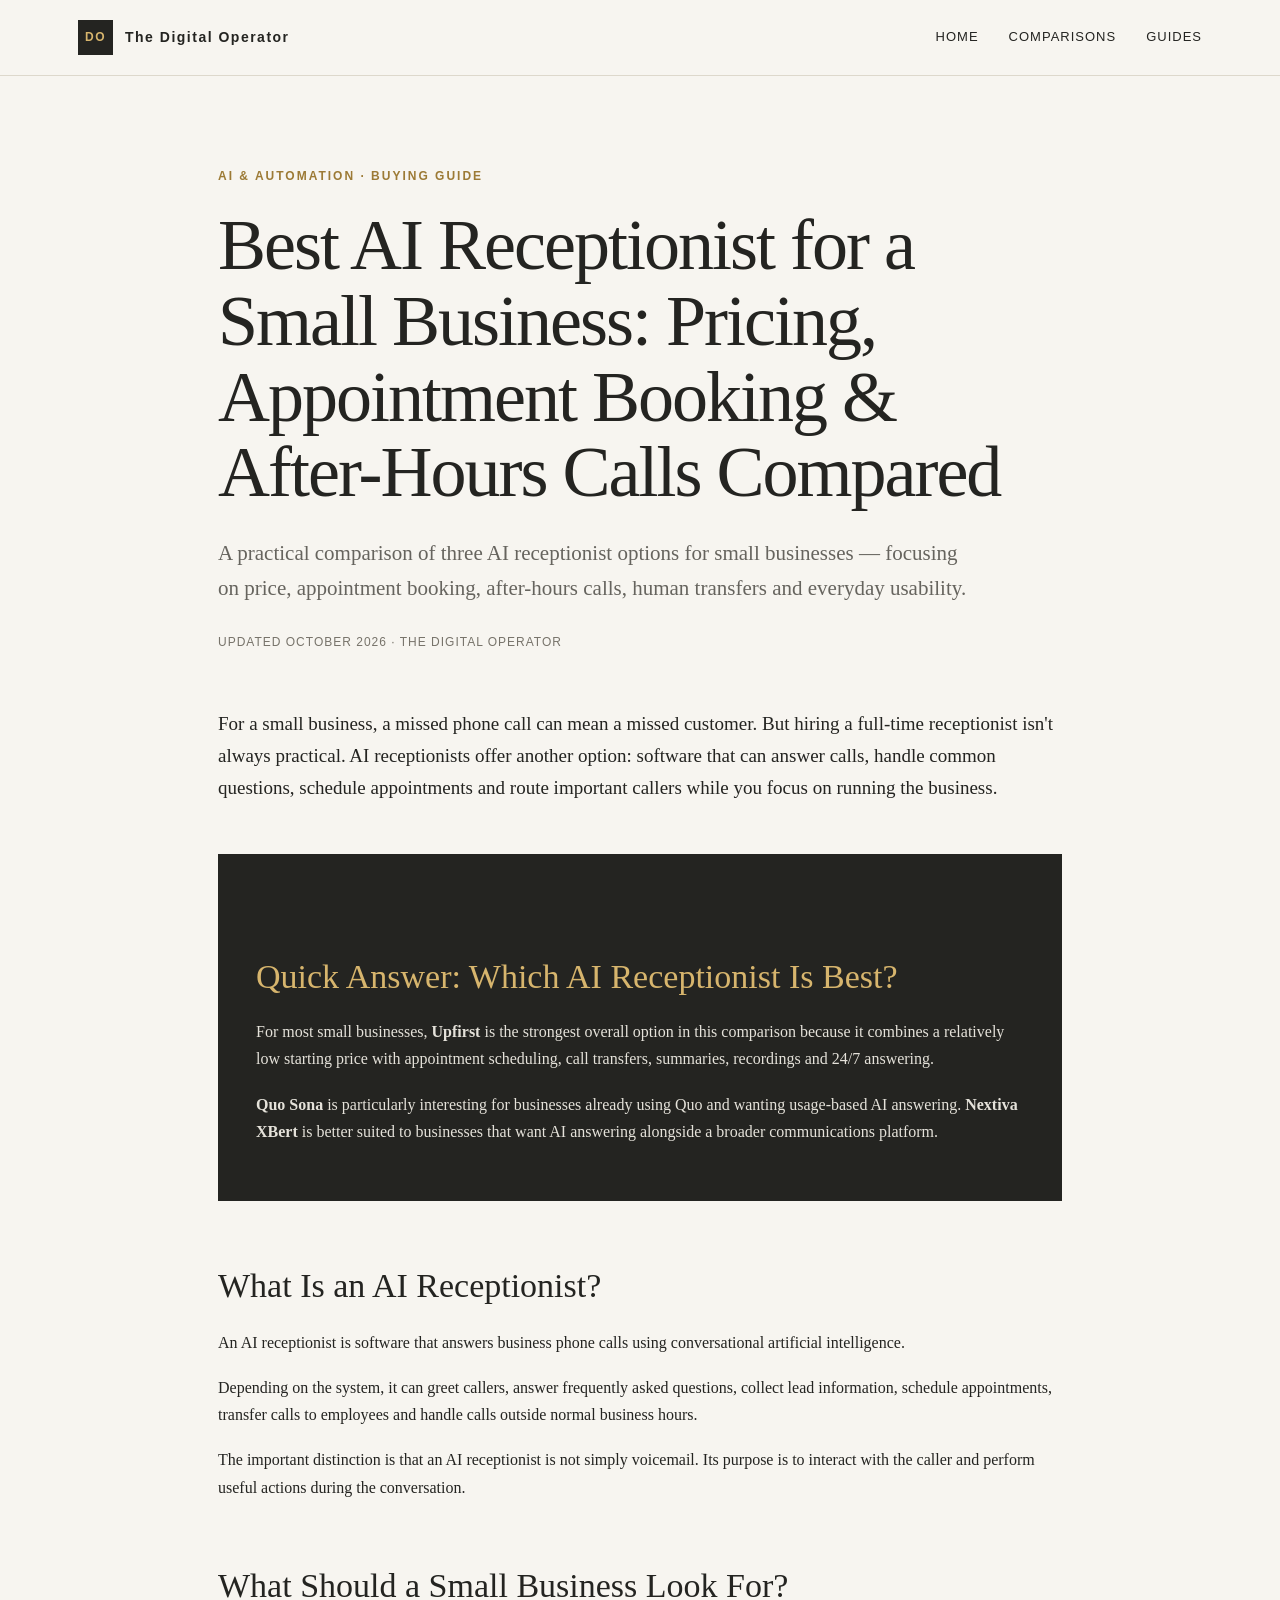
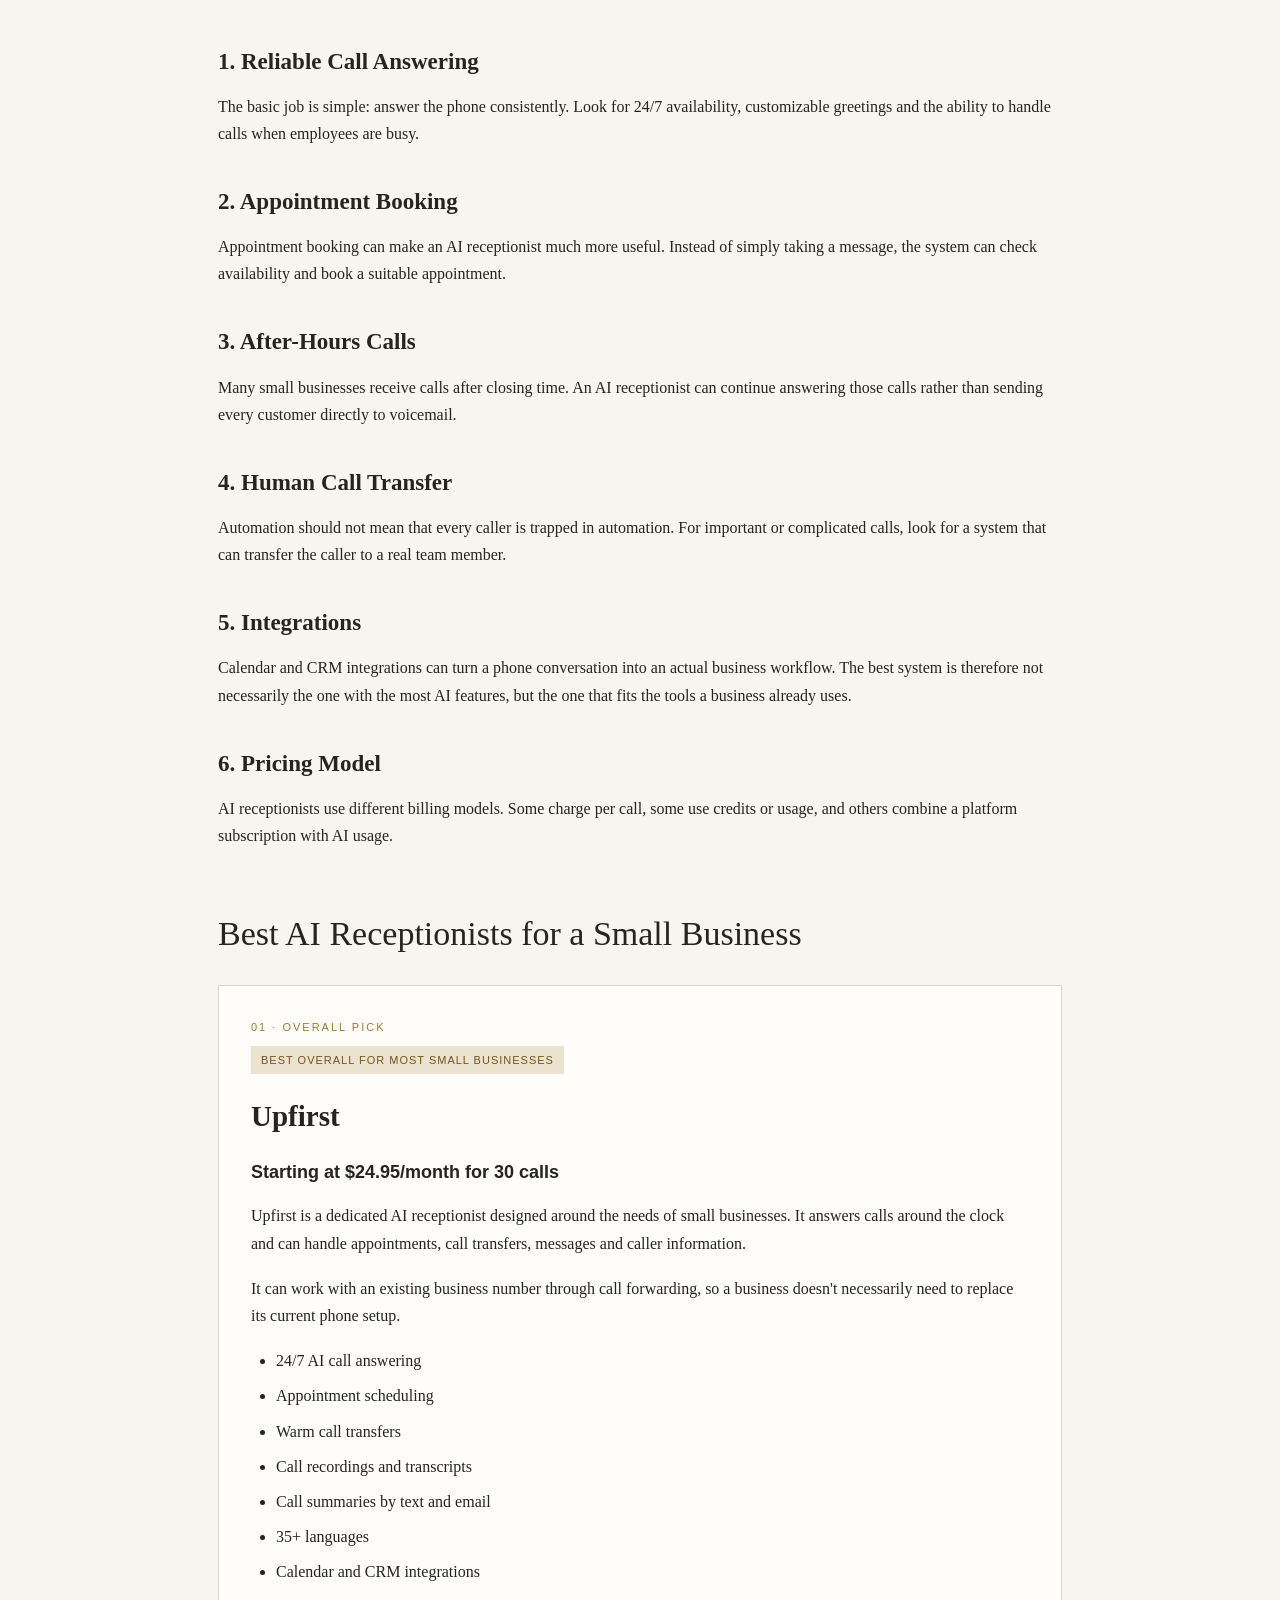
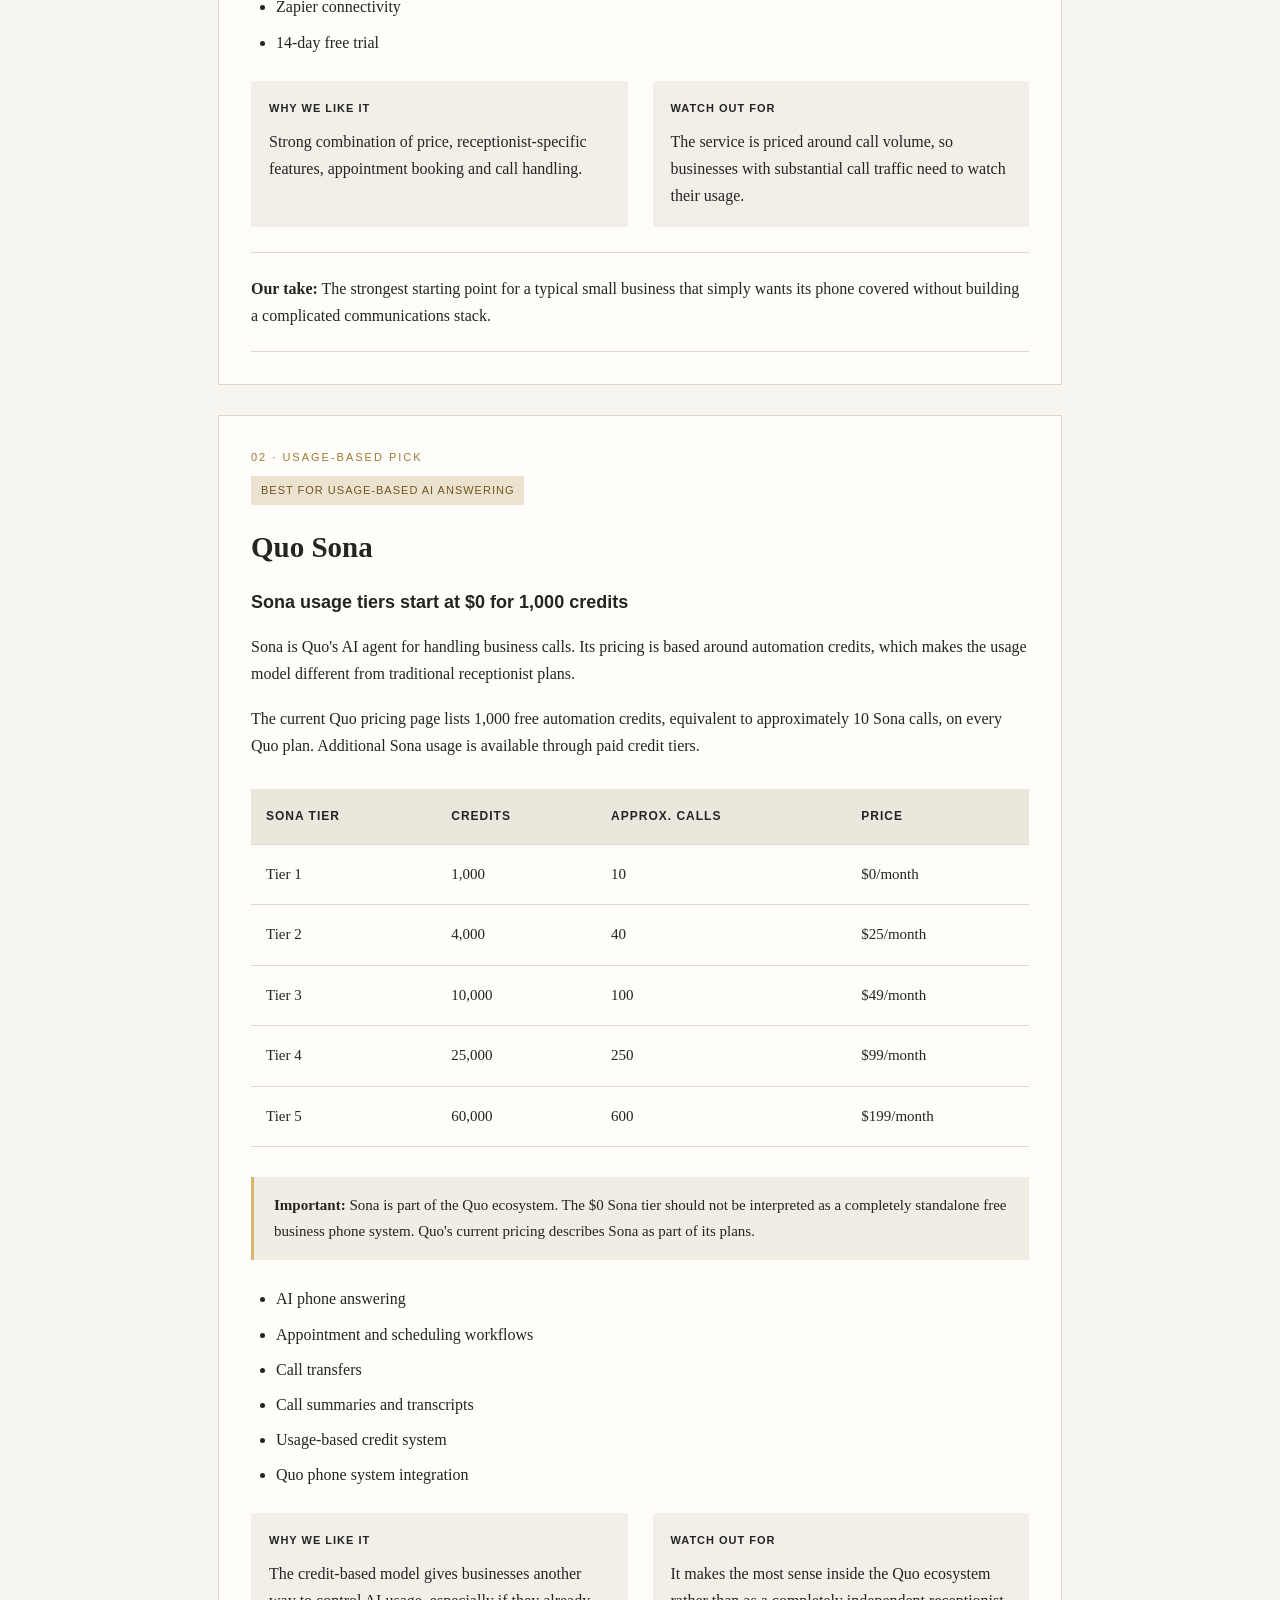
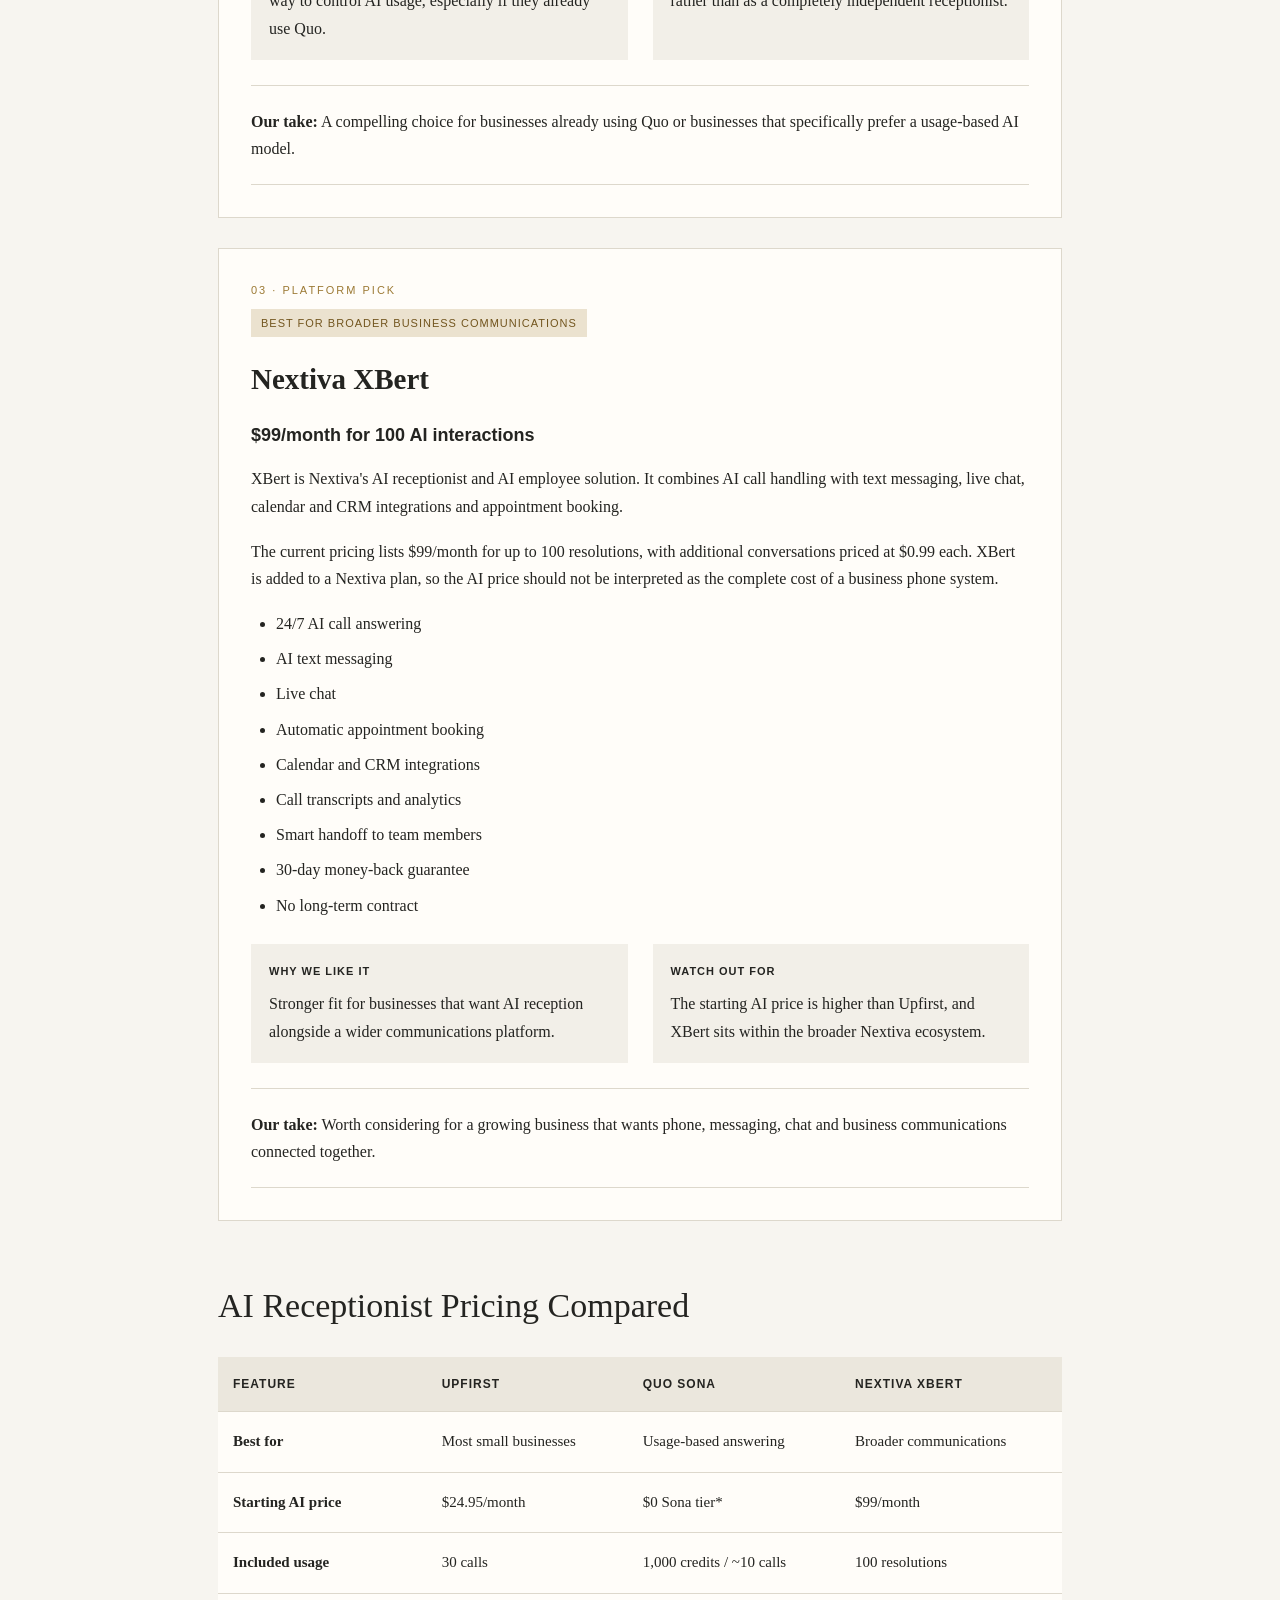
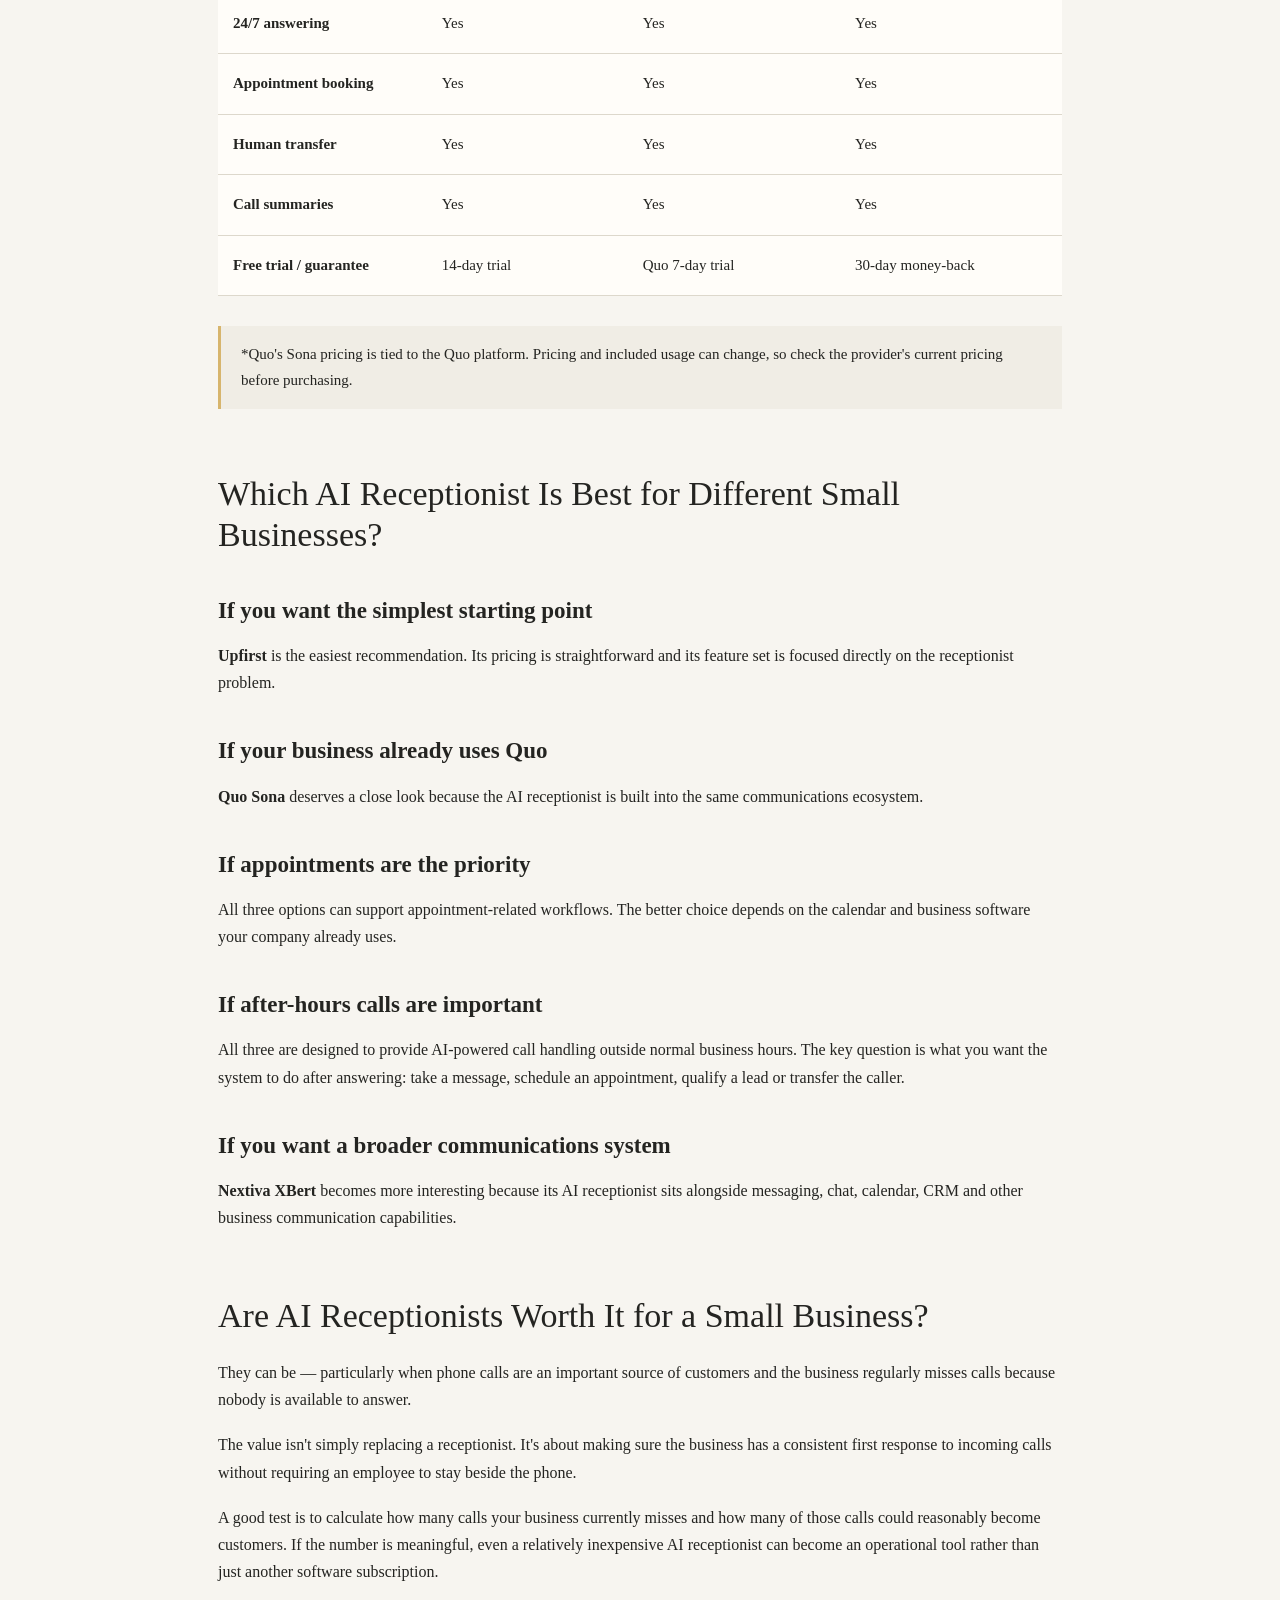
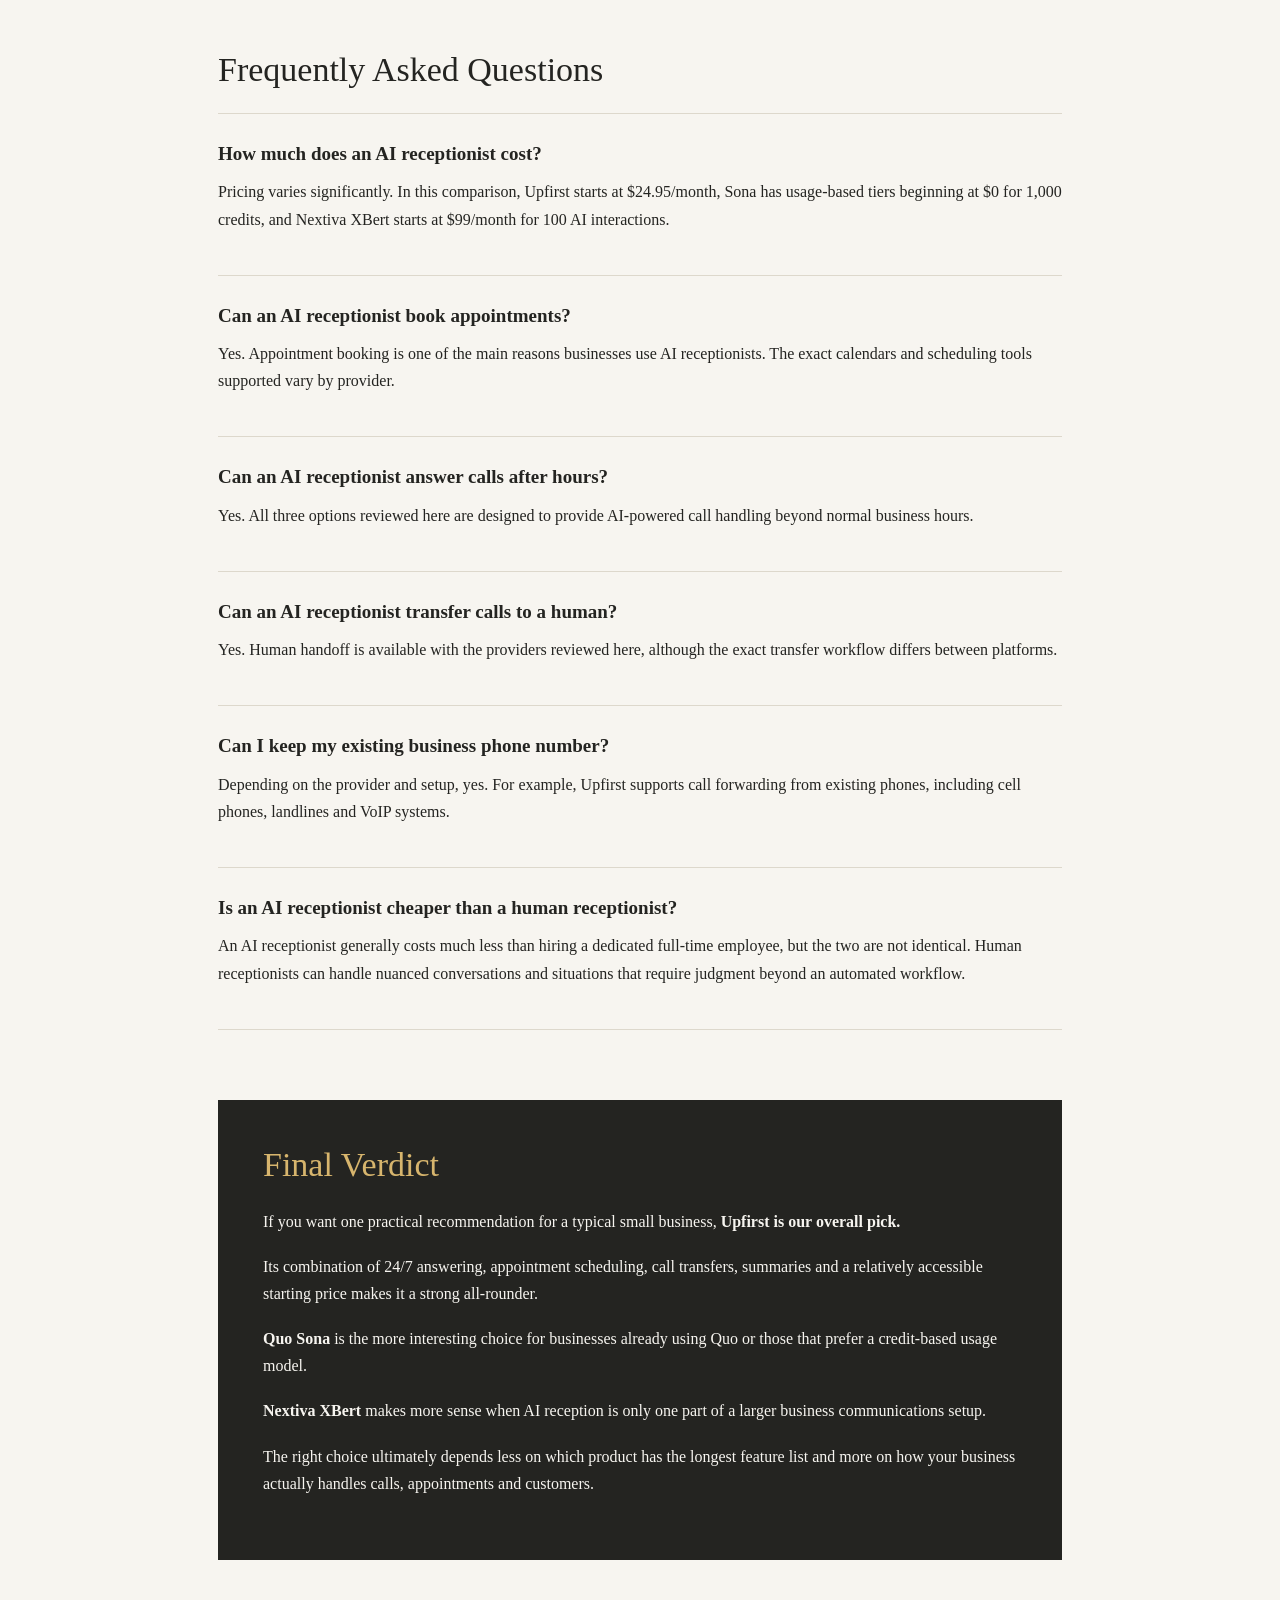
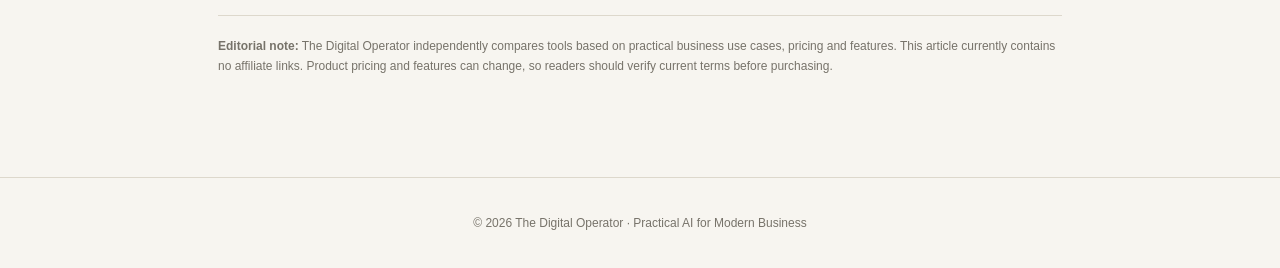
==== ai-receptionist-for-small-business.html @ 52d545f5 "Create ai-receptionist-for-small-business.html" ====
<!DOCTYPE html>
<html lang="en">
<head>
  <meta charset="UTF-8">
  <meta name="viewport" content="width=device-width, initial-scale=1.0">

  <title>Best AI Receptionist for Small Business | The Digital Operator</title>

  <meta name="description"
    content="Compare the best AI receptionists for small businesses, including pricing, appointment booking, after-hours answering, call transfers and key features.">

  <meta name="keywords"
    content="AI receptionist for small business, best AI receptionist, AI receptionist pricing, AI answering service for small business, AI phone answering service">

  <style>
    * {
      box-sizing: border-box;
      margin: 0;
      padding: 0;
    }

    body {
      font-family: Georgia, "Times New Roman", serif;
      background: #f7f5f0;
      color: #242421;
      line-height: 1.7;
    }

    a {
      color: inherit;
      text-decoration: none;
    }

    .topbar {
      border-bottom: 1px solid #ddd8cc;
      background: #f7f5f0;
      position: sticky;
      top: 0;
      z-index: 10;
    }

    .nav {
      max-width: 1180px;
      margin: auto;
      padding: 20px 28px;
      display: flex;
      align-items: center;
      justify-content: space-between;
    }

    .brand {
      display: flex;
      align-items: center;
      gap: 12px;
      font-family: Arial, sans-serif;
      font-weight: 700;
      letter-spacing: 1.5px;
      font-size: 14px;
    }

    .mark {
      width: 35px;
      height: 35px;
      background: #242421;
      color: #d7b56d;
      display: flex;
      align-items: center;
      justify-content: center;
      font-size: 12px;
    }

    .nav-links {
      display: flex;
      gap: 30px;
      font-family: Arial, sans-serif;
      font-size: 13px;
      text-transform: uppercase;
      letter-spacing: 1px;
    }

    .nav-links a:hover {
      color: #9c7a35;
    }

    .article-header {
      max-width: 900px;
      margin: 90px auto 55px;
      padding: 0 28px;
    }

    .eyebrow {
      font-family: Arial, sans-serif;
      color: #9c7a35;
      text-transform: uppercase;
      letter-spacing: 2px;
      font-size: 12px;
      font-weight: 700;
      margin-bottom: 22px;
    }

    h1 {
      font-size: clamp(42px, 6vw, 72px);
      line-height: 1.05;
      font-weight: 500;
      letter-spacing: -2px;
      margin-bottom: 25px;
    }

    .dek {
      font-size: 21px;
      color: #66645e;
      max-width: 760px;
    }

    .date {
      margin-top: 25px;
      font-family: Arial, sans-serif;
      font-size: 12px;
      color: #77736a;
      text-transform: uppercase;
      letter-spacing: 1px;
    }

    main {
      max-width: 900px;
      margin: auto;
      padding: 0 28px 100px;
    }

    .intro {
      font-size: 19px;
      margin-bottom: 50px;
    }

    .quick-answer {
      background: #242421;
      color: #f7f5f0;
      padding: 38px;
      margin: 50px 0;
    }

    .quick-answer h2 {
      color: #d7b56d;
      margin-bottom: 20px;
    }

    .quick-answer p {
      color: #e5e2da;
    }

    h2 {
      font-size: 34px;
      line-height: 1.2;
      font-weight: 500;
      margin: 65px 0 22px;
    }

    h3 {
      font-size: 23px;
      margin: 35px 0 12px;
      font-weight: 600;
    }

    p {
      margin-bottom: 18px;
    }

    ul {
      margin: 15px 0 25px 25px;
    }

    li {
      margin-bottom: 8px;
    }

    .comparison-wrap {
      overflow-x: auto;
      margin: 30px 0;
    }

    table {
      width: 100%;
      border-collapse: collapse;
      min-width: 700px;
      background: #fffdf9;
    }

    th,
    td {
      border-bottom: 1px solid #ddd8cc;
      padding: 17px 15px;
      text-align: left;
      vertical-align: top;
    }

    th {
      background: #ebe7dd;
      font-family: Arial, sans-serif;
      font-size: 12px;
      text-transform: uppercase;
      letter-spacing: 1px;
    }

    td {
      font-size: 15px;
    }

    .product {
      background: #fffdf9;
      border: 1px solid #ddd8cc;
      padding: 32px;
      margin: 30px 0;
    }

    .product-number {
      font-family: Arial, sans-serif;
      font-size: 11px;
      color: #9c7a35;
      text-transform: uppercase;
      letter-spacing: 2px;
      margin-bottom: 8px;
    }

    .product h3 {
      margin-top: 0;
      font-size: 29px;
    }

    .tag {
      display: inline-block;
      background: #ebe2cf;
      color: #72551e;
      padding: 5px 10px;
      font-family: Arial, sans-serif;
      font-size: 11px;
      text-transform: uppercase;
      letter-spacing: 1px;
      margin-bottom: 18px;
    }

    .price {
      font-family: Arial, sans-serif;
      font-size: 18px;
      font-weight: 700;
      margin: 15px 0;
    }

    .pros-cons {
      display: grid;
      grid-template-columns: 1fr 1fr;
      gap: 25px;
      margin-top: 25px;
    }

    .pros-cons div {
      padding: 18px;
      background: #f2efe8;
    }

    .pros-cons strong {
      display: block;
      font-family: Arial, sans-serif;
      font-size: 11px;
      text-transform: uppercase;
      letter-spacing: 1px;
      margin-bottom: 10px;
    }

    .note {
      border-left: 3px solid #d7b56d;
      padding: 16px 20px;
      background: #f0ede5;
      margin: 25px 0;
      font-size: 15px;
    }

    .verdict {
      border-top: 1px solid #ddd8cc;
      border-bottom: 1px solid #ddd8cc;
      padding: 22px 0;
      margin-top: 25px;
    }

    .faq {
      border-top: 1px solid #ddd8cc;
    }

    .faq-item {
      border-bottom: 1px solid #ddd8cc;
      padding: 24px 0;
    }

    .faq-item h3 {
      font-size: 19px;
      margin: 0 0 8px;
    }

    .final-box {
      margin-top: 70px;
      padding: 45px;
      background: #242421;
      color: #f7f5f0;
    }

    .final-box h2 {
      margin-top: 0;
      color: #d7b56d;
    }

    .disclosure {
      margin-top: 55px;
      padding-top: 20px;
      border-top: 1px solid #ddd8cc;
      font-family: Arial, sans-serif;
      font-size: 12px;
      color: #77736a;
    }

    footer {
      border-top: 1px solid #ddd8cc;
      padding: 35px 28px;
      text-align: center;
      font-family: Arial, sans-serif;
      font-size: 12px;
      color: #77736a;
    }

    @media (max-width: 700px) {
      .nav {
        padding: 15px 18px;
      }

      .nav-links {
        gap: 12px;
        font-size: 10px;
      }

      .article-header {
        margin-top: 55px;
      }

      h1 {
        font-size: 43px;
      }

      .dek {
        font-size: 18px;
      }

      .quick-answer,
      .product,
      .final-box {
        padding: 25px;
      }

      .pros-cons {
        grid-template-columns: 1fr;
      }

      h2 {
        font-size: 29px;
      }
    }
  </style>
</head>

<body>

<header class="topbar">
  <nav class="nav">
    <a href="index.html" class="brand">
      <span class="mark">DO</span>
      <span>The Digital Operator</span>
    </a>

    <div class="nav-links">
      <a href="index.html">Home</a>
      <a href="index.html#comparisons">Comparisons</a>
      <a href="index.html#guides">Guides</a>
    </div>
  </nav>
</header>


<header class="article-header">

  <div class="eyebrow">AI & Automation · Buying Guide</div>

  <h1>Best AI Receptionist for a Small Business: Pricing, Appointment Booking & After-Hours Calls Compared</h1>

  <p class="dek">
    A practical comparison of three AI receptionist options for small businesses —
    focusing on price, appointment booking, after-hours calls, human transfers and everyday usability.
  </p>

  <div class="date">Updated October 2026 · The Digital Operator</div>

</header>


<main>

  <p class="intro">
    For a small business, a missed phone call can mean a missed customer.
    But hiring a full-time receptionist isn't always practical.
    AI receptionists offer another option: software that can answer calls,
    handle common questions, schedule appointments and route important callers
    while you focus on running the business.
  </p>


  <section class="quick-answer">

    <h2>Quick Answer: Which AI Receptionist Is Best?</h2>

    <p>
      For most small businesses, <strong>Upfirst</strong> is the strongest
      overall option in this comparison because it combines a relatively low
      starting price with appointment scheduling, call transfers, summaries,
      recordings and 24/7 answering.
    </p>

    <p>
      <strong>Quo Sona</strong> is particularly interesting for businesses
      already using Quo and wanting usage-based AI answering.
      <strong>Nextiva XBert</strong> is better suited to businesses that want
      AI answering alongside a broader communications platform.
    </p>

  </section>


  <h2>What Is an AI Receptionist?</h2>

  <p>
    An AI receptionist is software that answers business phone calls using
    conversational artificial intelligence.
  </p>

  <p>
    Depending on the system, it can greet callers, answer frequently asked
    questions, collect lead information, schedule appointments, transfer
    calls to employees and handle calls outside normal business hours.
  </p>

  <p>
    The important distinction is that an AI receptionist is not simply
    voicemail. Its purpose is to interact with the caller and perform
    useful actions during the conversation.
  </p>


  <h2>What Should a Small Business Look For?</h2>

  <h3>1. Reliable Call Answering</h3>

  <p>
    The basic job is simple: answer the phone consistently.
    Look for 24/7 availability, customizable greetings and the ability
    to handle calls when employees are busy.
  </p>

  <h3>2. Appointment Booking</h3>

  <p>
    Appointment booking can make an AI receptionist much more useful.
    Instead of simply taking a message, the system can check availability
    and book a suitable appointment.
  </p>

  <h3>3. After-Hours Calls</h3>

  <p>
    Many small businesses receive calls after closing time.
    An AI receptionist can continue answering those calls rather than
    sending every customer directly to voicemail.
  </p>

  <h3>4. Human Call Transfer</h3>

  <p>
    Automation should not mean that every caller is trapped in automation.
    For important or complicated calls, look for a system that can transfer
    the caller to a real team member.
  </p>

  <h3>5. Integrations</h3>

  <p>
    Calendar and CRM integrations can turn a phone conversation into an
    actual business workflow. The best system is therefore not necessarily
    the one with the most AI features, but the one that fits the tools
    a business already uses.
  </p>

  <h3>6. Pricing Model</h3>

  <p>
    AI receptionists use different billing models. Some charge per call,
    some use credits or usage, and others combine a platform subscription
    with AI usage.
  </p>


  <h2>Best AI Receptionists for a Small Business</h2>


  <article class="product">

    <div class="product-number">01 · Overall Pick</div>

    <span class="tag">Best Overall for Most Small Businesses</span>

    <h3>Upfirst</h3>

    <p class="price">Starting at $24.95/month for 30 calls</p>

    <p>
      Upfirst is a dedicated AI receptionist designed around the needs
      of small businesses. It answers calls around the clock and can
      handle appointments, call transfers, messages and caller information.
    </p>

    <p>
      It can work with an existing business number through call forwarding,
      so a business doesn't necessarily need to replace its current phone setup.
    </p>

    <ul>
      <li>24/7 AI call answering</li>
      <li>Appointment scheduling</li>
      <li>Warm call transfers</li>
      <li>Call recordings and transcripts</li>
      <li>Call summaries by text and email</li>
      <li>35+ languages</li>
      <li>Calendar and CRM integrations</li>
      <li>Zapier connectivity</li>
      <li>14-day free trial</li>
    </ul>

    <div class="pros-cons">

      <div>
        <strong>Why We Like It</strong>
        Strong combination of price, receptionist-specific features,
        appointment booking and call handling.
      </div>

      <div>
        <strong>Watch Out For</strong>
        The service is priced around call volume, so businesses with
        substantial call traffic need to watch their usage.
      </div>

    </div>

    <div class="verdict">
      <strong>Our take:</strong>
      The strongest starting point for a typical small business that
      simply wants its phone covered without building a complicated
      communications stack.
    </div>

  </article>


  <article class="product">

    <div class="product-number">02 · Usage-Based Pick</div>

    <span class="tag">Best for Usage-Based AI Answering</span>

    <h3>Quo Sona</h3>

    <p class="price">Sona usage tiers start at $0 for 1,000 credits</p>

    <p>
      Sona is Quo's AI agent for handling business calls.
      Its pricing is based around automation credits, which makes the
      usage model different from traditional receptionist plans.
    </p>

    <p>
      The current Quo pricing page lists 1,000 free automation credits,
      equivalent to approximately 10 Sona calls, on every Quo plan.
      Additional Sona usage is available through paid credit tiers.
    </p>

    <div class="comparison-wrap">

      <table>

        <thead>
          <tr>
            <th>Sona Tier</th>
            <th>Credits</th>
            <th>Approx. Calls</th>
            <th>Price</th>
          </tr>
        </thead>

        <tbody>
          <tr>
            <td>Tier 1</td>
            <td>1,000</td>
            <td>10</td>
            <td>$0/month</td>
          </tr>

          <tr>
            <td>Tier 2</td>
            <td>4,000</td>
            <td>40</td>
            <td>$25/month</td>
          </tr>

          <tr>
            <td>Tier 3</td>
            <td>10,000</td>
            <td>100</td>
            <td>$49/month</td>
          </tr>

          <tr>
            <td>Tier 4</td>
            <td>25,000</td>
            <td>250</td>
            <td>$99/month</td>
          </tr>

          <tr>
            <td>Tier 5</td>
            <td>60,000</td>
            <td>600</td>
            <td>$199/month</td>
          </tr>
        </tbody>

      </table>

    </div>

    <div class="note">
      <strong>Important:</strong>
      Sona is part of the Quo ecosystem. The $0 Sona tier should not
      be interpreted as a completely standalone free business phone system.
      Quo's current pricing describes Sona as part of its plans.
    </div>

    <ul>
      <li>AI phone answering</li>
      <li>Appointment and scheduling workflows</li>
      <li>Call transfers</li>
      <li>Call summaries and transcripts</li>
      <li>Usage-based credit system</li>
      <li>Quo phone system integration</li>
    </ul>

    <div class="pros-cons">

      <div>
        <strong>Why We Like It</strong>
        The credit-based model gives businesses another way to control
        AI usage, especially if they already use Quo.
      </div>

      <div>
        <strong>Watch Out For</strong>
        It makes the most sense inside the Quo ecosystem rather than
        as a completely independent receptionist.
      </div>

    </div>

    <div class="verdict">
      <strong>Our take:</strong>
      A compelling choice for businesses already using Quo or businesses
      that specifically prefer a usage-based AI model.
    </div>

  </article>


  <article class="product">

    <div class="product-number">03 · Platform Pick</div>

    <span class="tag">Best for Broader Business Communications</span>

    <h3>Nextiva XBert</h3>

    <p class="price">$99/month for 100 AI interactions</p>

    <p>
      XBert is Nextiva's AI receptionist and AI employee solution.
      It combines AI call handling with text messaging, live chat,
      calendar and CRM integrations and appointment booking.
    </p>

    <p>
      The current pricing lists $99/month for up to 100 resolutions,
      with additional conversations priced at $0.99 each.
      XBert is added to a Nextiva plan, so the AI price should not be
      interpreted as the complete cost of a business phone system.
    </p>

    <ul>
      <li>24/7 AI call answering</li>
      <li>AI text messaging</li>
      <li>Live chat</li>
      <li>Automatic appointment booking</li>
      <li>Calendar and CRM integrations</li>
      <li>Call transcripts and analytics</li>
      <li>Smart handoff to team members</li>
      <li>30-day money-back guarantee</li>
      <li>No long-term contract</li>
    </ul>

    <div class="pros-cons">

      <div>
        <strong>Why We Like It</strong>
        Stronger fit for businesses that want AI reception alongside
        a wider communications platform.
      </div>

      <div>
        <strong>Watch Out For</strong>
        The starting AI price is higher than Upfirst, and XBert
        sits within the broader Nextiva ecosystem.
      </div>

    </div>

    <div class="verdict">
      <strong>Our take:</strong>
      Worth considering for a growing business that wants phone,
      messaging, chat and business communications connected together.
    </div>

  </article>


  <h2>AI Receptionist Pricing Compared</h2>

  <div class="comparison-wrap">

    <table>

      <thead>
        <tr>
          <th>Feature</th>
          <th>Upfirst</th>
          <th>Quo Sona</th>
          <th>Nextiva XBert</th>
        </tr>
      </thead>

      <tbody>

        <tr>
          <td><strong>Best for</strong></td>
          <td>Most small businesses</td>
          <td>Usage-based answering</td>
          <td>Broader communications</td>
        </tr>

        <tr>
          <td><strong>Starting AI price</strong></td>
          <td>$24.95/month</td>
          <td>$0 Sona tier*</td>
          <td>$99/month</td>
        </tr>

        <tr>
          <td><strong>Included usage</strong></td>
          <td>30 calls</td>
          <td>1,000 credits / ~10 calls</td>
          <td>100 resolutions</td>
        </tr>

        <tr>
          <td><strong>24/7 answering</strong></td>
          <td>Yes</td>
          <td>Yes</td>
          <td>Yes</td>
        </tr>

        <tr>
          <td><strong>Appointment booking</strong></td>
          <td>Yes</td>
          <td>Yes</td>
          <td>Yes</td>
        </tr>

        <tr>
          <td><strong>Human transfer</strong></td>
          <td>Yes</td>
          <td>Yes</td>
          <td>Yes</td>
        </tr>

        <tr>
          <td><strong>Call summaries</strong></td>
          <td>Yes</td>
          <td>Yes</td>
          <td>Yes</td>
        </tr>

        <tr>
          <td><strong>Free trial / guarantee</strong></td>
          <td>14-day trial</td>
          <td>Quo 7-day trial</td>
          <td>30-day money-back</td>
        </tr>

      </tbody>

    </table>

  </div>

  <p class="note">
    *Quo's Sona pricing is tied to the Quo platform. Pricing and included
    usage can change, so check the provider's current pricing before purchasing.
  </p>


  <h2>Which AI Receptionist Is Best for Different Small Businesses?</h2>

  <h3>If you want the simplest starting point</h3>

  <p>
    <strong>Upfirst</strong> is the easiest recommendation.
    Its pricing is straightforward and its feature set is focused
    directly on the receptionist problem.
  </p>

  <h3>If your business already uses Quo</h3>

  <p>
    <strong>Quo Sona</strong> deserves a close look because the AI
    receptionist is built into the same communications ecosystem.
  </p>

  <h3>If appointments are the priority</h3>

  <p>
    All three options can support appointment-related workflows.
    The better choice depends on the calendar and business software
    your company already uses.
  </p>

  <h3>If after-hours calls are important</h3>

  <p>
    All three are designed to provide AI-powered call handling outside
    normal business hours. The key question is what you want the system
    to do after answering: take a message, schedule an appointment,
    qualify a lead or transfer the caller.
  </p>

  <h3>If you want a broader communications system</h3>

  <p>
    <strong>Nextiva XBert</strong> becomes more interesting because
    its AI receptionist sits alongside messaging, chat, calendar,
    CRM and other business communication capabilities.
  </p>


  <h2>Are AI Receptionists Worth It for a Small Business?</h2>

  <p>
    They can be — particularly when phone calls are an important source
    of customers and the business regularly misses calls because nobody
    is available to answer.
  </p>

  <p>
    The value isn't simply replacing a receptionist. It's about making
    sure the business has a consistent first response to incoming calls
    without requiring an employee to stay beside the phone.
  </p>

  <p>
    A good test is to calculate how many calls your business currently
    misses and how many of those calls could reasonably become customers.
    If the number is meaningful, even a relatively inexpensive AI
    receptionist can become an operational tool rather than just another
    software subscription.
  </p>


  <h2>Frequently Asked Questions</h2>

  <div class="faq">

    <div class="faq-item">
      <h3>How much does an AI receptionist cost?</h3>
      <p>
        Pricing varies significantly. In this comparison, Upfirst starts
        at $24.95/month, Sona has usage-based tiers beginning at $0 for
        1,000 credits, and Nextiva XBert starts at $99/month for 100
        AI interactions.
      </p>
    </div>

    <div class="faq-item">
      <h3>Can an AI receptionist book appointments?</h3>
      <p>
        Yes. Appointment booking is one of the main reasons businesses
        use AI receptionists. The exact calendars and scheduling tools
        supported vary by provider.
      </p>
    </div>

    <div class="faq-item">
      <h3>Can an AI receptionist answer calls after hours?</h3>
      <p>
        Yes. All three options reviewed here are designed to provide
        AI-powered call handling beyond normal business hours.
      </p>
    </div>

    <div class="faq-item">
      <h3>Can an AI receptionist transfer calls to a human?</h3>
      <p>
        Yes. Human handoff is available with the providers reviewed here,
        although the exact transfer workflow differs between platforms.
      </p>
    </div>

    <div class="faq-item">
      <h3>Can I keep my existing business phone number?</h3>
      <p>
        Depending on the provider and setup, yes. For example, Upfirst
        supports call forwarding from existing phones, including
        cell phones, landlines and VoIP systems.
      </p>
    </div>

    <div class="faq-item">
      <h3>Is an AI receptionist cheaper than a human receptionist?</h3>
      <p>
        An AI receptionist generally costs much less than hiring a
        dedicated full-time employee, but the two are not identical.
        Human receptionists can handle nuanced conversations and
        situations that require judgment beyond an automated workflow.
      </p>
    </div>

  </div>


  <section class="final-box">

    <h2>Final Verdict</h2>

    <p>
      If you want one practical recommendation for a typical small business,
      <strong>Upfirst is our overall pick.</strong>
    </p>

    <p>
      Its combination of 24/7 answering, appointment scheduling,
      call transfers, summaries and a relatively accessible starting
      price makes it a strong all-rounder.
    </p>

    <p>
      <strong>Quo Sona</strong> is the more interesting choice for
      businesses already using Quo or those that prefer a credit-based
      usage model.
    </p>

    <p>
      <strong>Nextiva XBert</strong> makes more sense when AI reception
      is only one part of a larger business communications setup.
    </p>

    <p>
      The right choice ultimately depends less on which product has
      the longest feature list and more on how your business actually
      handles calls, appointments and customers.
    </p>

  </section>


  <div class="disclosure">
    <strong>Editorial note:</strong>
    The Digital Operator independently compares tools based on practical
    business use cases, pricing and features. This article currently
    contains no affiliate links. Product pricing and features can change,
    so readers should verify current terms before purchasing.
  </div>

</main>


<footer>
  © 2026 The Digital Operator · Practical AI for Modern Business
</footer>

</body>
</html>
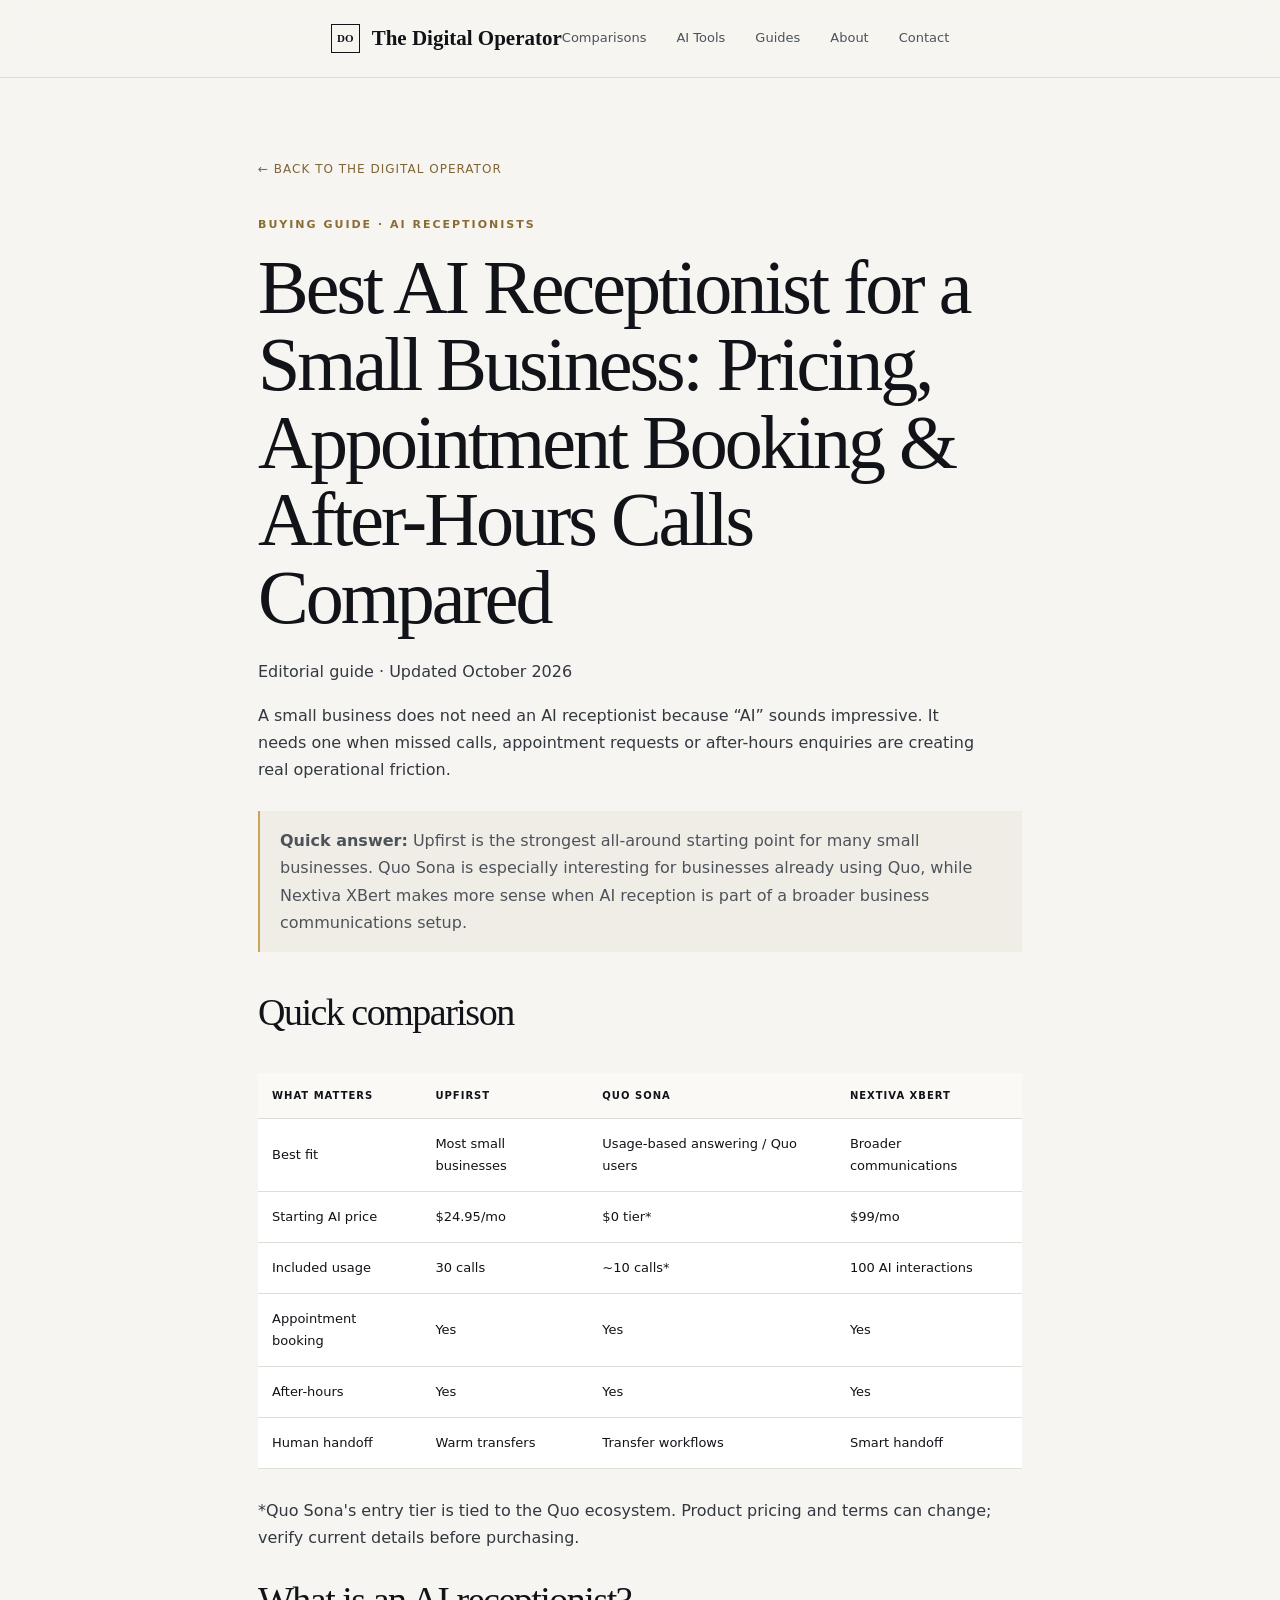
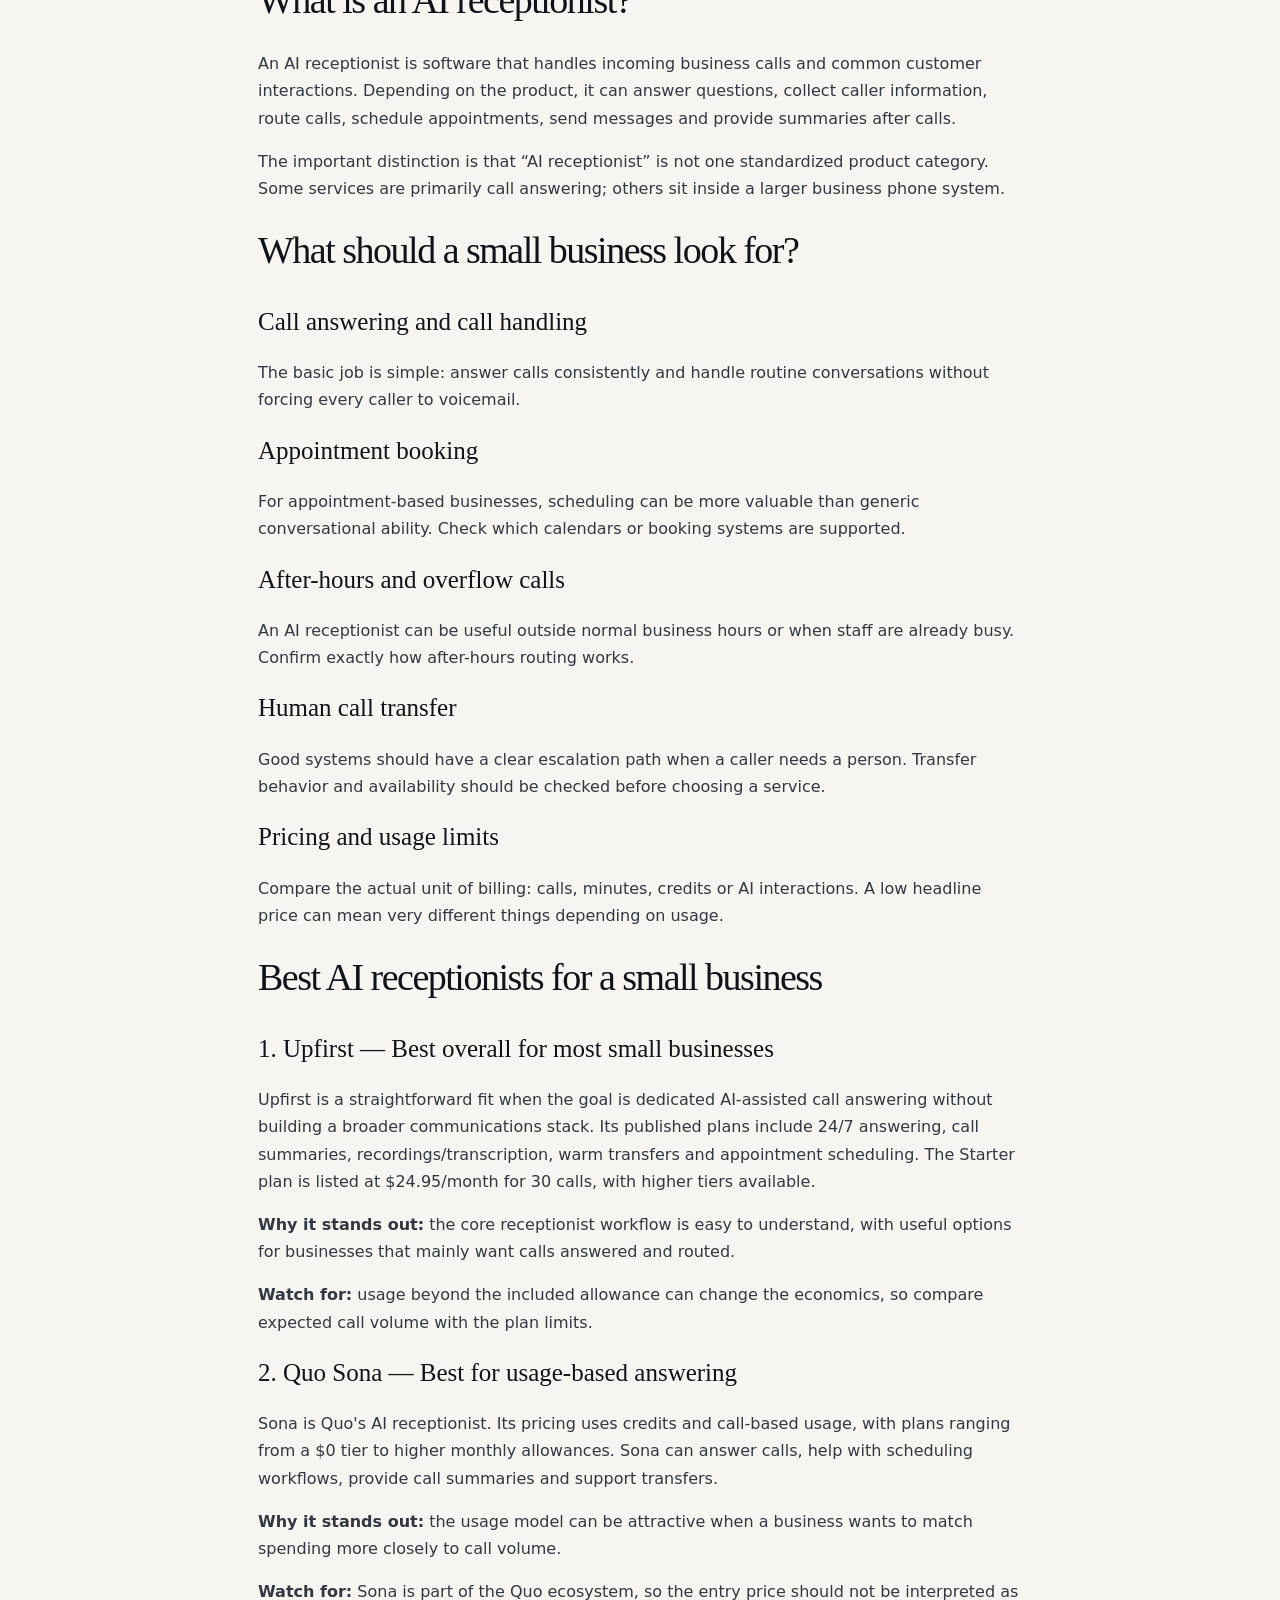
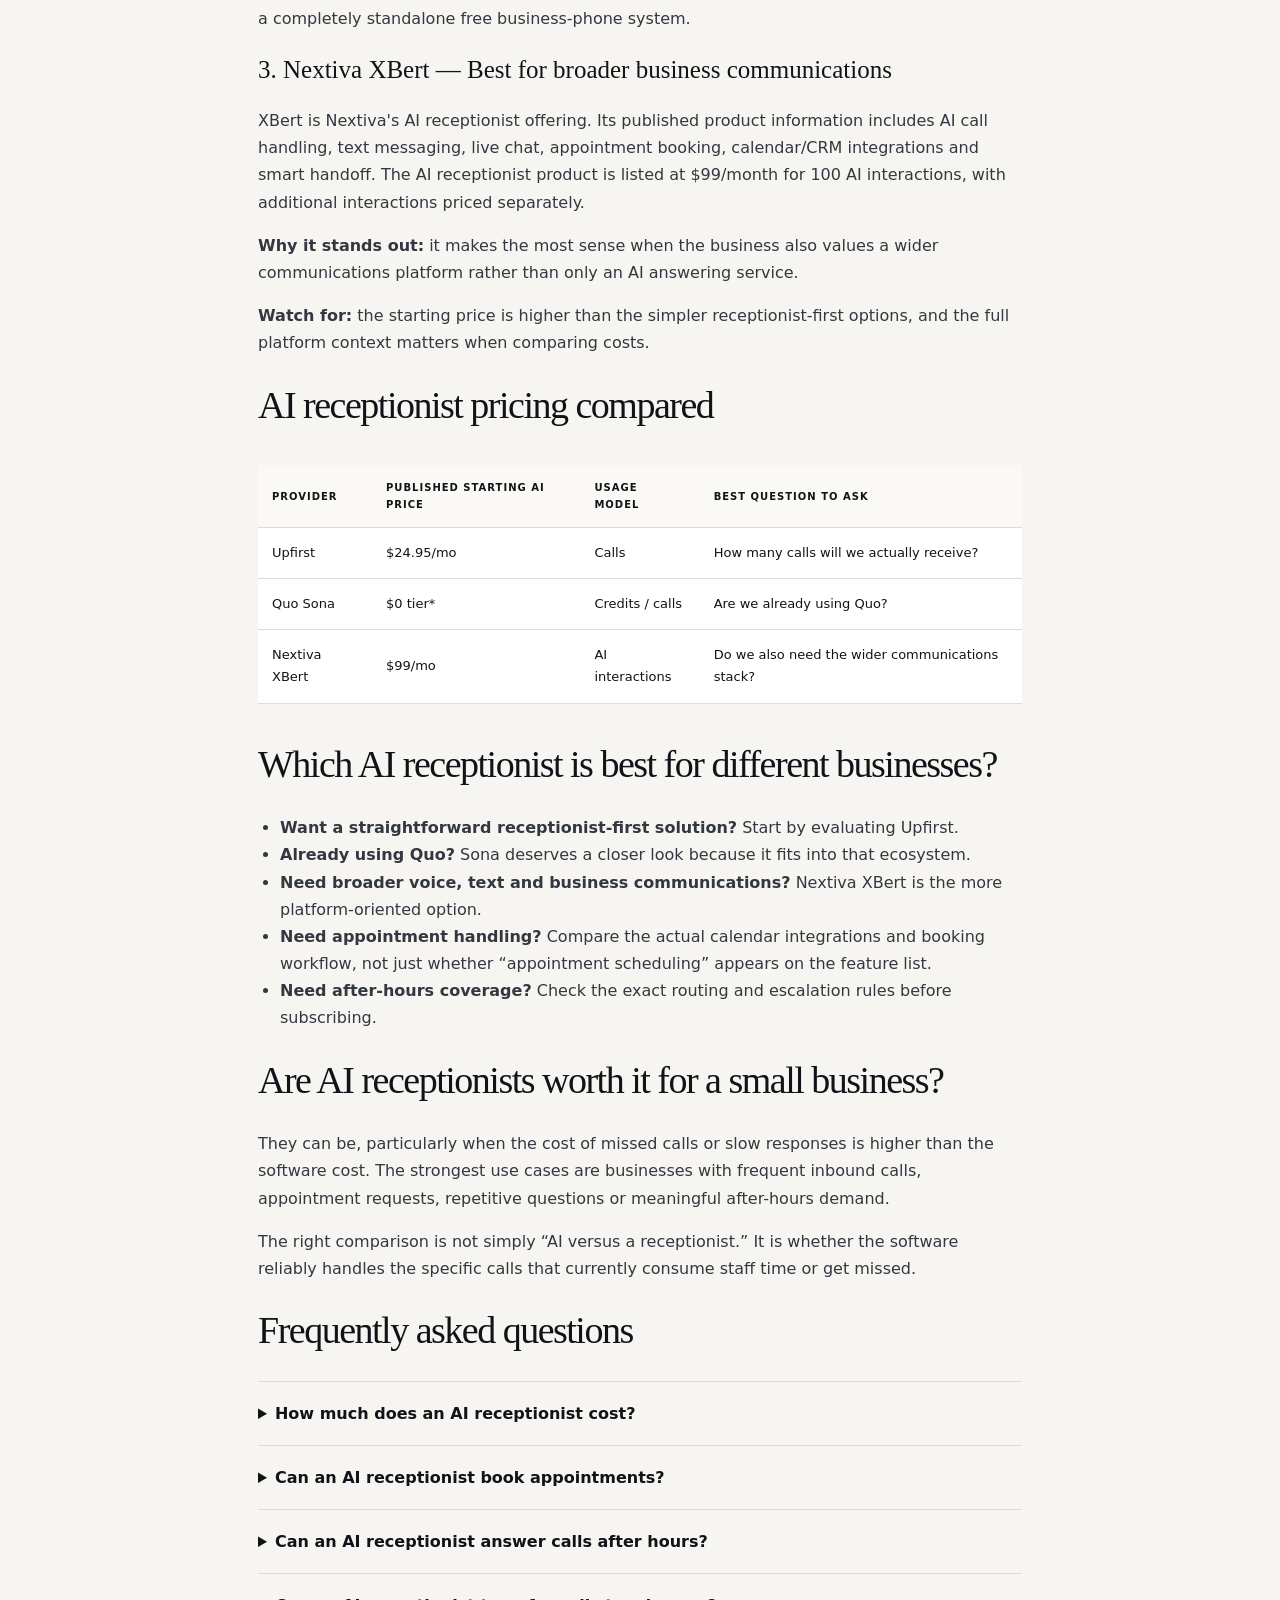
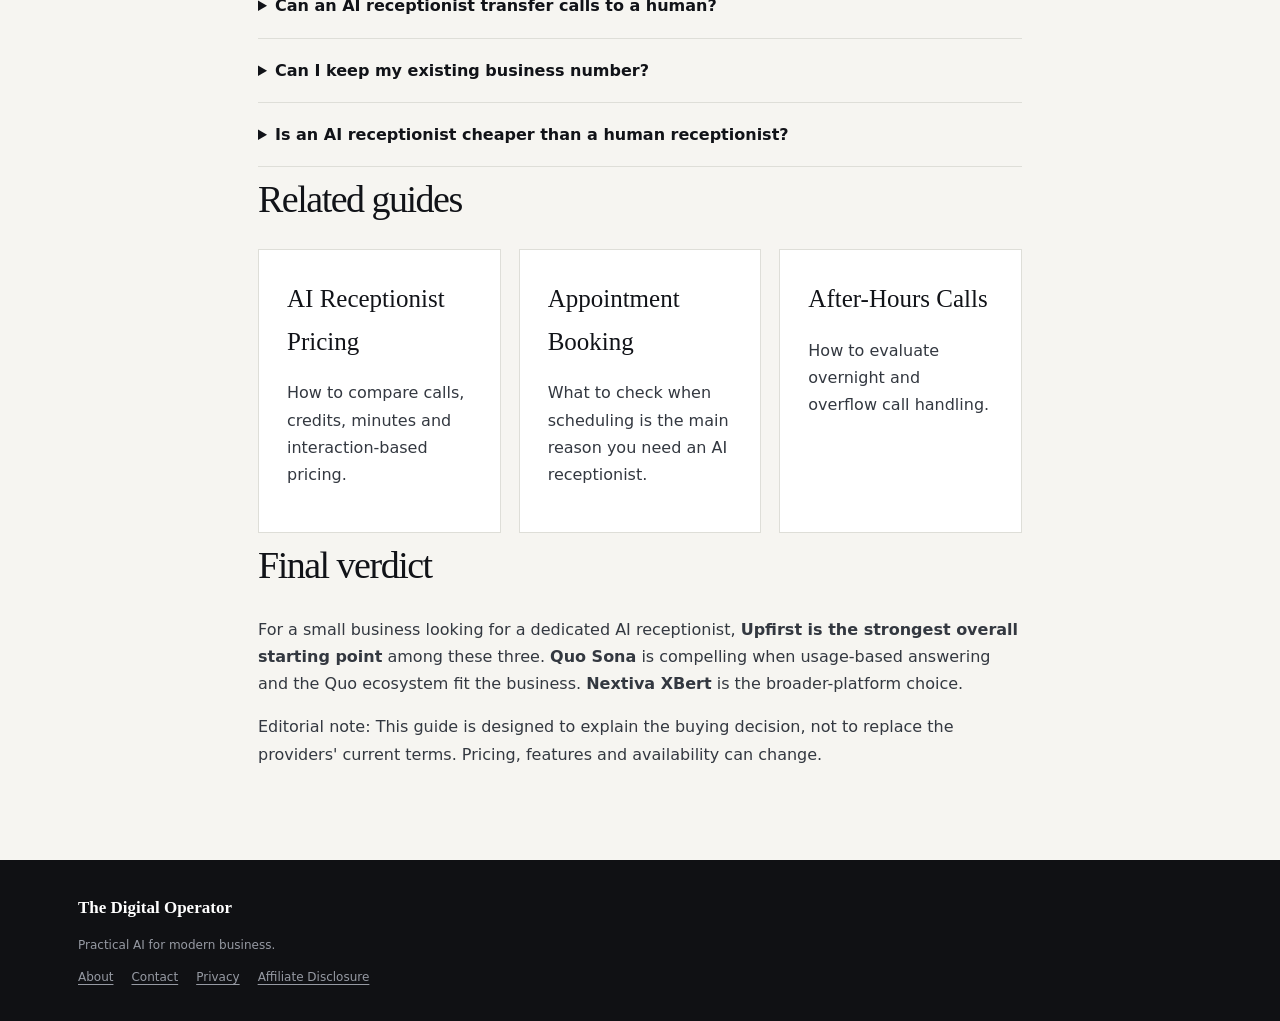
==== commit 49d42c81: "Upgrade The Digital Operator to V3" ====
--- a/ai-receptionist-for-small-business.html
+++ b/ai-receptionist-for-small-business.html
@@ -1,1007 +1,17 @@
-<!DOCTYPE html>
-<html lang="en">
-<head>
-  <meta charset="UTF-8">
-  <meta name="viewport" content="width=device-width, initial-scale=1.0">
-
-  <title>Best AI Receptionist for Small Business | The Digital Operator</title>
-
-  <meta name="description"
-    content="Compare the best AI receptionists for small businesses, including pricing, appointment booking, after-hours answering, call transfers and key features.">
-
-  <meta name="keywords"
-    content="AI receptionist for small business, best AI receptionist, AI receptionist pricing, AI answering service for small business, AI phone answering service">
-
-  <style>
-    * {
-      box-sizing: border-box;
-      margin: 0;
-      padding: 0;
-    }
-
-    body {
-      font-family: Georgia, "Times New Roman", serif;
-      background: #f7f5f0;
-      color: #242421;
-      line-height: 1.7;
-    }
-
-    a {
-      color: inherit;
-      text-decoration: none;
-    }
-
-    .topbar {
-      border-bottom: 1px solid #ddd8cc;
-      background: #f7f5f0;
-      position: sticky;
-      top: 0;
-      z-index: 10;
-    }
-
-    .nav {
-      max-width: 1180px;
-      margin: auto;
-      padding: 20px 28px;
-      display: flex;
-      align-items: center;
-      justify-content: space-between;
-    }
-
-    .brand {
-      display: flex;
-      align-items: center;
-      gap: 12px;
-      font-family: Arial, sans-serif;
-      font-weight: 700;
-      letter-spacing: 1.5px;
-      font-size: 14px;
-    }
-
-    .mark {
-      width: 35px;
-      height: 35px;
-      background: #242421;
-      color: #d7b56d;
-      display: flex;
-      align-items: center;
-      justify-content: center;
-      font-size: 12px;
-    }
-
-    .nav-links {
-      display: flex;
-      gap: 30px;
-      font-family: Arial, sans-serif;
-      font-size: 13px;
-      text-transform: uppercase;
-      letter-spacing: 1px;
-    }
-
-    .nav-links a:hover {
-      color: #9c7a35;
-    }
-
-    .article-header {
-      max-width: 900px;
-      margin: 90px auto 55px;
-      padding: 0 28px;
-    }
-
-    .eyebrow {
-      font-family: Arial, sans-serif;
-      color: #9c7a35;
-      text-transform: uppercase;
-      letter-spacing: 2px;
-      font-size: 12px;
-      font-weight: 700;
-      margin-bottom: 22px;
-    }
-
-    h1 {
-      font-size: clamp(42px, 6vw, 72px);
-      line-height: 1.05;
-      font-weight: 500;
-      letter-spacing: -2px;
-      margin-bottom: 25px;
-    }
-
-    .dek {
-      font-size: 21px;
-      color: #66645e;
-      max-width: 760px;
-    }
-
-    .date {
-      margin-top: 25px;
-      font-family: Arial, sans-serif;
-      font-size: 12px;
-      color: #77736a;
-      text-transform: uppercase;
-      letter-spacing: 1px;
-    }
-
-    main {
-      max-width: 900px;
-      margin: auto;
-      padding: 0 28px 100px;
-    }
-
-    .intro {
-      font-size: 19px;
-      margin-bottom: 50px;
-    }
-
-    .quick-answer {
-      background: #242421;
-      color: #f7f5f0;
-      padding: 38px;
-      margin: 50px 0;
-    }
-
-    .quick-answer h2 {
-      color: #d7b56d;
-      margin-bottom: 20px;
-    }
-
-    .quick-answer p {
-      color: #e5e2da;
-    }
-
-    h2 {
-      font-size: 34px;
-      line-height: 1.2;
-      font-weight: 500;
-      margin: 65px 0 22px;
-    }
-
-    h3 {
-      font-size: 23px;
-      margin: 35px 0 12px;
-      font-weight: 600;
-    }
-
-    p {
-      margin-bottom: 18px;
-    }
-
-    ul {
-      margin: 15px 0 25px 25px;
-    }
-
-    li {
-      margin-bottom: 8px;
-    }
-
-    .comparison-wrap {
-      overflow-x: auto;
-      margin: 30px 0;
-    }
-
-    table {
-      width: 100%;
-      border-collapse: collapse;
-      min-width: 700px;
-      background: #fffdf9;
-    }
-
-    th,
-    td {
-      border-bottom: 1px solid #ddd8cc;
-      padding: 17px 15px;
-      text-align: left;
-      vertical-align: top;
-    }
-
-    th {
-      background: #ebe7dd;
-      font-family: Arial, sans-serif;
-      font-size: 12px;
-      text-transform: uppercase;
-      letter-spacing: 1px;
-    }
-
-    td {
-      font-size: 15px;
-    }
-
-    .product {
-      background: #fffdf9;
-      border: 1px solid #ddd8cc;
-      padding: 32px;
-      margin: 30px 0;
-    }
-
-    .product-number {
-      font-family: Arial, sans-serif;
-      font-size: 11px;
-      color: #9c7a35;
-      text-transform: uppercase;
-      letter-spacing: 2px;
-      margin-bottom: 8px;
-    }
-
-    .product h3 {
-      margin-top: 0;
-      font-size: 29px;
-    }
-
-    .tag {
-      display: inline-block;
-      background: #ebe2cf;
-      color: #72551e;
-      padding: 5px 10px;
-      font-family: Arial, sans-serif;
-      font-size: 11px;
-      text-transform: uppercase;
-      letter-spacing: 1px;
-      margin-bottom: 18px;
-    }
-
-    .price {
-      font-family: Arial, sans-serif;
-      font-size: 18px;
-      font-weight: 700;
-      margin: 15px 0;
-    }
-
-    .pros-cons {
-      display: grid;
-      grid-template-columns: 1fr 1fr;
-      gap: 25px;
-      margin-top: 25px;
-    }
-
-    .pros-cons div {
-      padding: 18px;
-      background: #f2efe8;
-    }
-
-    .pros-cons strong {
-      display: block;
-      font-family: Arial, sans-serif;
-      font-size: 11px;
-      text-transform: uppercase;
-      letter-spacing: 1px;
-      margin-bottom: 10px;
-    }
-
-    .note {
-      border-left: 3px solid #d7b56d;
-      padding: 16px 20px;
-      background: #f0ede5;
-      margin: 25px 0;
-      font-size: 15px;
-    }
-
-    .verdict {
-      border-top: 1px solid #ddd8cc;
-      border-bottom: 1px solid #ddd8cc;
-      padding: 22px 0;
-      margin-top: 25px;
-    }
-
-    .faq {
-      border-top: 1px solid #ddd8cc;
-    }
-
-    .faq-item {
-      border-bottom: 1px solid #ddd8cc;
-      padding: 24px 0;
-    }
-
-    .faq-item h3 {
-      font-size: 19px;
-      margin: 0 0 8px;
-    }
-
-    .final-box {
-      margin-top: 70px;
-      padding: 45px;
-      background: #242421;
-      color: #f7f5f0;
-    }
-
-    .final-box h2 {
-      margin-top: 0;
-      color: #d7b56d;
-    }
-
-    .disclosure {
-      margin-top: 55px;
-      padding-top: 20px;
-      border-top: 1px solid #ddd8cc;
-      font-family: Arial, sans-serif;
-      font-size: 12px;
-      color: #77736a;
-    }
-
-    footer {
-      border-top: 1px solid #ddd8cc;
-      padding: 35px 28px;
-      text-align: center;
-      font-family: Arial, sans-serif;
-      font-size: 12px;
-      color: #77736a;
-    }
-
-    @media (max-width: 700px) {
-      .nav {
-        padding: 15px 18px;
-      }
-
-      .nav-links {
-        gap: 12px;
-        font-size: 10px;
-      }
-
-      .article-header {
-        margin-top: 55px;
-      }
-
-      h1 {
-        font-size: 43px;
-      }
-
-      .dek {
-        font-size: 18px;
-      }
-
-      .quick-answer,
-      .product,
-      .final-box {
-        padding: 25px;
-      }
-
-      .pros-cons {
-        grid-template-columns: 1fr;
-      }
-
-      h2 {
-        font-size: 29px;
-      }
-    }
-  </style>
-</head>
-
-<body>
-
-<header class="topbar">
-  <nav class="nav">
-    <a href="index.html" class="brand">
-      <span class="mark">DO</span>
-      <span>The Digital Operator</span>
-    </a>
-
-    <div class="nav-links">
-      <a href="index.html">Home</a>
-      <a href="index.html#comparisons">Comparisons</a>
-      <a href="index.html#guides">Guides</a>
-    </div>
-  </nav>
-</header>
-
-
-<header class="article-header">
-
-  <div class="eyebrow">AI & Automation · Buying Guide</div>
-
-  <h1>Best AI Receptionist for a Small Business: Pricing, Appointment Booking & After-Hours Calls Compared</h1>
-
-  <p class="dek">
-    A practical comparison of three AI receptionist options for small businesses —
-    focusing on price, appointment booking, after-hours calls, human transfers and everyday usability.
-  </p>
-
-  <div class="date">Updated October 2026 · The Digital Operator</div>
-
-</header>
-
-
-<main>
-
-  <p class="intro">
-    For a small business, a missed phone call can mean a missed customer.
-    But hiring a full-time receptionist isn't always practical.
-    AI receptionists offer another option: software that can answer calls,
-    handle common questions, schedule appointments and route important callers
-    while you focus on running the business.
-  </p>
-
-
-  <section class="quick-answer">
-
-    <h2>Quick Answer: Which AI Receptionist Is Best?</h2>
-
-    <p>
-      For most small businesses, <strong>Upfirst</strong> is the strongest
-      overall option in this comparison because it combines a relatively low
-      starting price with appointment scheduling, call transfers, summaries,
-      recordings and 24/7 answering.
-    </p>
-
-    <p>
-      <strong>Quo Sona</strong> is particularly interesting for businesses
-      already using Quo and wanting usage-based AI answering.
-      <strong>Nextiva XBert</strong> is better suited to businesses that want
-      AI answering alongside a broader communications platform.
-    </p>
-
-  </section>
-
-
-  <h2>What Is an AI Receptionist?</h2>
-
-  <p>
-    An AI receptionist is software that answers business phone calls using
-    conversational artificial intelligence.
-  </p>
-
-  <p>
-    Depending on the system, it can greet callers, answer frequently asked
-    questions, collect lead information, schedule appointments, transfer
-    calls to employees and handle calls outside normal business hours.
-  </p>
-
-  <p>
-    The important distinction is that an AI receptionist is not simply
-    voicemail. Its purpose is to interact with the caller and perform
-    useful actions during the conversation.
-  </p>
-
-
-  <h2>What Should a Small Business Look For?</h2>
-
-  <h3>1. Reliable Call Answering</h3>
-
-  <p>
-    The basic job is simple: answer the phone consistently.
-    Look for 24/7 availability, customizable greetings and the ability
-    to handle calls when employees are busy.
-  </p>
-
-  <h3>2. Appointment Booking</h3>
-
-  <p>
-    Appointment booking can make an AI receptionist much more useful.
-    Instead of simply taking a message, the system can check availability
-    and book a suitable appointment.
-  </p>
-
-  <h3>3. After-Hours Calls</h3>
-
-  <p>
-    Many small businesses receive calls after closing time.
-    An AI receptionist can continue answering those calls rather than
-    sending every customer directly to voicemail.
-  </p>
-
-  <h3>4. Human Call Transfer</h3>
-
-  <p>
-    Automation should not mean that every caller is trapped in automation.
-    For important or complicated calls, look for a system that can transfer
-    the caller to a real team member.
-  </p>
-
-  <h3>5. Integrations</h3>
-
-  <p>
-    Calendar and CRM integrations can turn a phone conversation into an
-    actual business workflow. The best system is therefore not necessarily
-    the one with the most AI features, but the one that fits the tools
-    a business already uses.
-  </p>
-
-  <h3>6. Pricing Model</h3>
-
-  <p>
-    AI receptionists use different billing models. Some charge per call,
-    some use credits or usage, and others combine a platform subscription
-    with AI usage.
-  </p>
-
-
-  <h2>Best AI Receptionists for a Small Business</h2>
-
-
-  <article class="product">
-
-    <div class="product-number">01 · Overall Pick</div>
-
-    <span class="tag">Best Overall for Most Small Businesses</span>
-
-    <h3>Upfirst</h3>
-
-    <p class="price">Starting at $24.95/month for 30 calls</p>
-
-    <p>
-      Upfirst is a dedicated AI receptionist designed around the needs
-      of small businesses. It answers calls around the clock and can
-      handle appointments, call transfers, messages and caller information.
-    </p>
-
-    <p>
-      It can work with an existing business number through call forwarding,
-      so a business doesn't necessarily need to replace its current phone setup.
-    </p>
-
-    <ul>
-      <li>24/7 AI call answering</li>
-      <li>Appointment scheduling</li>
-      <li>Warm call transfers</li>
-      <li>Call recordings and transcripts</li>
-      <li>Call summaries by text and email</li>
-      <li>35+ languages</li>
-      <li>Calendar and CRM integrations</li>
-      <li>Zapier connectivity</li>
-      <li>14-day free trial</li>
-    </ul>
-
-    <div class="pros-cons">
-
-      <div>
-        <strong>Why We Like It</strong>
-        Strong combination of price, receptionist-specific features,
-        appointment booking and call handling.
-      </div>
-
-      <div>
-        <strong>Watch Out For</strong>
-        The service is priced around call volume, so businesses with
-        substantial call traffic need to watch their usage.
-      </div>
-
-    </div>
-
-    <div class="verdict">
-      <strong>Our take:</strong>
-      The strongest starting point for a typical small business that
-      simply wants its phone covered without building a complicated
-      communications stack.
-    </div>
-
-  </article>
-
-
-  <article class="product">
-
-    <div class="product-number">02 · Usage-Based Pick</div>
-
-    <span class="tag">Best for Usage-Based AI Answering</span>
-
-    <h3>Quo Sona</h3>
-
-    <p class="price">Sona usage tiers start at $0 for 1,000 credits</p>
-
-    <p>
-      Sona is Quo's AI agent for handling business calls.
-      Its pricing is based around automation credits, which makes the
-      usage model different from traditional receptionist plans.
-    </p>
-
-    <p>
-      The current Quo pricing page lists 1,000 free automation credits,
-      equivalent to approximately 10 Sona calls, on every Quo plan.
-      Additional Sona usage is available through paid credit tiers.
-    </p>
-
-    <div class="comparison-wrap">
-
-      <table>
-
-        <thead>
-          <tr>
-            <th>Sona Tier</th>
-            <th>Credits</th>
-            <th>Approx. Calls</th>
-            <th>Price</th>
-          </tr>
-        </thead>
-
-        <tbody>
-          <tr>
-            <td>Tier 1</td>
-            <td>1,000</td>
-            <td>10</td>
-            <td>$0/month</td>
-          </tr>
-
-          <tr>
-            <td>Tier 2</td>
-            <td>4,000</td>
-            <td>40</td>
-            <td>$25/month</td>
-          </tr>
-
-          <tr>
-            <td>Tier 3</td>
-            <td>10,000</td>
-            <td>100</td>
-            <td>$49/month</td>
-          </tr>
-
-          <tr>
-            <td>Tier 4</td>
-            <td>25,000</td>
-            <td>250</td>
-            <td>$99/month</td>
-          </tr>
-
-          <tr>
-            <td>Tier 5</td>
-            <td>60,000</td>
-            <td>600</td>
-            <td>$199/month</td>
-          </tr>
-        </tbody>
-
-      </table>
-
-    </div>
-
-    <div class="note">
-      <strong>Important:</strong>
-      Sona is part of the Quo ecosystem. The $0 Sona tier should not
-      be interpreted as a completely standalone free business phone system.
-      Quo's current pricing describes Sona as part of its plans.
-    </div>
-
-    <ul>
-      <li>AI phone answering</li>
-      <li>Appointment and scheduling workflows</li>
-      <li>Call transfers</li>
-      <li>Call summaries and transcripts</li>
-      <li>Usage-based credit system</li>
-      <li>Quo phone system integration</li>
-    </ul>
-
-    <div class="pros-cons">
-
-      <div>
-        <strong>Why We Like It</strong>
-        The credit-based model gives businesses another way to control
-        AI usage, especially if they already use Quo.
-      </div>
-
-      <div>
-        <strong>Watch Out For</strong>
-        It makes the most sense inside the Quo ecosystem rather than
-        as a completely independent receptionist.
-      </div>
-
-    </div>
-
-    <div class="verdict">
-      <strong>Our take:</strong>
-      A compelling choice for businesses already using Quo or businesses
-      that specifically prefer a usage-based AI model.
-    </div>
-
-  </article>
-
-
-  <article class="product">
-
-    <div class="product-number">03 · Platform Pick</div>
-
-    <span class="tag">Best for Broader Business Communications</span>
-
-    <h3>Nextiva XBert</h3>
-
-    <p class="price">$99/month for 100 AI interactions</p>
-
-    <p>
-      XBert is Nextiva's AI receptionist and AI employee solution.
-      It combines AI call handling with text messaging, live chat,
-      calendar and CRM integrations and appointment booking.
-    </p>
-
-    <p>
-      The current pricing lists $99/month for up to 100 resolutions,
-      with additional conversations priced at $0.99 each.
-      XBert is added to a Nextiva plan, so the AI price should not be
-      interpreted as the complete cost of a business phone system.
-    </p>
-
-    <ul>
-      <li>24/7 AI call answering</li>
-      <li>AI text messaging</li>
-      <li>Live chat</li>
-      <li>Automatic appointment booking</li>
-      <li>Calendar and CRM integrations</li>
-      <li>Call transcripts and analytics</li>
-      <li>Smart handoff to team members</li>
-      <li>30-day money-back guarantee</li>
-      <li>No long-term contract</li>
-    </ul>
-
-    <div class="pros-cons">
-
-      <div>
-        <strong>Why We Like It</strong>
-        Stronger fit for businesses that want AI reception alongside
-        a wider communications platform.
-      </div>
-
-      <div>
-        <strong>Watch Out For</strong>
-        The starting AI price is higher than Upfirst, and XBert
-        sits within the broader Nextiva ecosystem.
-      </div>
-
-    </div>
-
-    <div class="verdict">
-      <strong>Our take:</strong>
-      Worth considering for a growing business that wants phone,
-      messaging, chat and business communications connected together.
-    </div>
-
-  </article>
-
-
-  <h2>AI Receptionist Pricing Compared</h2>
-
-  <div class="comparison-wrap">
-
-    <table>
-
-      <thead>
-        <tr>
-          <th>Feature</th>
-          <th>Upfirst</th>
-          <th>Quo Sona</th>
-          <th>Nextiva XBert</th>
-        </tr>
-      </thead>
-
-      <tbody>
-
-        <tr>
-          <td><strong>Best for</strong></td>
-          <td>Most small businesses</td>
-          <td>Usage-based answering</td>
-          <td>Broader communications</td>
-        </tr>
-
-        <tr>
-          <td><strong>Starting AI price</strong></td>
-          <td>$24.95/month</td>
-          <td>$0 Sona tier*</td>
-          <td>$99/month</td>
-        </tr>
-
-        <tr>
-          <td><strong>Included usage</strong></td>
-          <td>30 calls</td>
-          <td>1,000 credits / ~10 calls</td>
-          <td>100 resolutions</td>
-        </tr>
-
-        <tr>
-          <td><strong>24/7 answering</strong></td>
-          <td>Yes</td>
-          <td>Yes</td>
-          <td>Yes</td>
-        </tr>
-
-        <tr>
-          <td><strong>Appointment booking</strong></td>
-          <td>Yes</td>
-          <td>Yes</td>
-          <td>Yes</td>
-        </tr>
-
-        <tr>
-          <td><strong>Human transfer</strong></td>
-          <td>Yes</td>
-          <td>Yes</td>
-          <td>Yes</td>
-        </tr>
-
-        <tr>
-          <td><strong>Call summaries</strong></td>
-          <td>Yes</td>
-          <td>Yes</td>
-          <td>Yes</td>
-        </tr>
-
-        <tr>
-          <td><strong>Free trial / guarantee</strong></td>
-          <td>14-day trial</td>
-          <td>Quo 7-day trial</td>
-          <td>30-day money-back</td>
-        </tr>
-
-      </tbody>
-
-    </table>
-
-  </div>
-
-  <p class="note">
-    *Quo's Sona pricing is tied to the Quo platform. Pricing and included
-    usage can change, so check the provider's current pricing before purchasing.
-  </p>
-
-
-  <h2>Which AI Receptionist Is Best for Different Small Businesses?</h2>
-
-  <h3>If you want the simplest starting point</h3>
-
-  <p>
-    <strong>Upfirst</strong> is the easiest recommendation.
-    Its pricing is straightforward and its feature set is focused
-    directly on the receptionist problem.
-  </p>
-
-  <h3>If your business already uses Quo</h3>
-
-  <p>
-    <strong>Quo Sona</strong> deserves a close look because the AI
-    receptionist is built into the same communications ecosystem.
-  </p>
-
-  <h3>If appointments are the priority</h3>
-
-  <p>
-    All three options can support appointment-related workflows.
-    The better choice depends on the calendar and business software
-    your company already uses.
-  </p>
-
-  <h3>If after-hours calls are important</h3>
-
-  <p>
-    All three are designed to provide AI-powered call handling outside
-    normal business hours. The key question is what you want the system
-    to do after answering: take a message, schedule an appointment,
-    qualify a lead or transfer the caller.
-  </p>
-
-  <h3>If you want a broader communications system</h3>
-
-  <p>
-    <strong>Nextiva XBert</strong> becomes more interesting because
-    its AI receptionist sits alongside messaging, chat, calendar,
-    CRM and other business communication capabilities.
-  </p>
-
-
-  <h2>Are AI Receptionists Worth It for a Small Business?</h2>
-
-  <p>
-    They can be — particularly when phone calls are an important source
-    of customers and the business regularly misses calls because nobody
-    is available to answer.
-  </p>
-
-  <p>
-    The value isn't simply replacing a receptionist. It's about making
-    sure the business has a consistent first response to incoming calls
-    without requiring an employee to stay beside the phone.
-  </p>
-
-  <p>
-    A good test is to calculate how many calls your business currently
-    misses and how many of those calls could reasonably become customers.
-    If the number is meaningful, even a relatively inexpensive AI
-    receptionist can become an operational tool rather than just another
-    software subscription.
-  </p>
-
-
-  <h2>Frequently Asked Questions</h2>
-
-  <div class="faq">
-
-    <div class="faq-item">
-      <h3>How much does an AI receptionist cost?</h3>
-      <p>
-        Pricing varies significantly. In this comparison, Upfirst starts
-        at $24.95/month, Sona has usage-based tiers beginning at $0 for
-        1,000 credits, and Nextiva XBert starts at $99/month for 100
-        AI interactions.
-      </p>
-    </div>
-
-    <div class="faq-item">
-      <h3>Can an AI receptionist book appointments?</h3>
-      <p>
-        Yes. Appointment booking is one of the main reasons businesses
-        use AI receptionists. The exact calendars and scheduling tools
-        supported vary by provider.
-      </p>
-    </div>
-
-    <div class="faq-item">
-      <h3>Can an AI receptionist answer calls after hours?</h3>
-      <p>
-        Yes. All three options reviewed here are designed to provide
-        AI-powered call handling beyond normal business hours.
-      </p>
-    </div>
-
-    <div class="faq-item">
-      <h3>Can an AI receptionist transfer calls to a human?</h3>
-      <p>
-        Yes. Human handoff is available with the providers reviewed here,
-        although the exact transfer workflow differs between platforms.
-      </p>
-    </div>
-
-    <div class="faq-item">
-      <h3>Can I keep my existing business phone number?</h3>
-      <p>
-        Depending on the provider and setup, yes. For example, Upfirst
-        supports call forwarding from existing phones, including
-        cell phones, landlines and VoIP systems.
-      </p>
-    </div>
-
-    <div class="faq-item">
-      <h3>Is an AI receptionist cheaper than a human receptionist?</h3>
-      <p>
-        An AI receptionist generally costs much less than hiring a
-        dedicated full-time employee, but the two are not identical.
-        Human receptionists can handle nuanced conversations and
-        situations that require judgment beyond an automated workflow.
-      </p>
-    </div>
-
-  </div>
-
-
-  <section class="final-box">
-
-    <h2>Final Verdict</h2>
-
-    <p>
-      If you want one practical recommendation for a typical small business,
-      <strong>Upfirst is our overall pick.</strong>
-    </p>
-
-    <p>
-      Its combination of 24/7 answering, appointment scheduling,
-      call transfers, summaries and a relatively accessible starting
-      price makes it a strong all-rounder.
-    </p>
-
-    <p>
-      <strong>Quo Sona</strong> is the more interesting choice for
-      businesses already using Quo or those that prefer a credit-based
-      usage model.
-    </p>
-
-    <p>
-      <strong>Nextiva XBert</strong> makes more sense when AI reception
-      is only one part of a larger business communications setup.
-    </p>
-
-    <p>
-      The right choice ultimately depends less on which product has
-      the longest feature list and more on how your business actually
-      handles calls, appointments and customers.
-    </p>
-
-  </section>
-
-
-  <div class="disclosure">
-    <strong>Editorial note:</strong>
-    The Digital Operator independently compares tools based on practical
-    business use cases, pricing and features. This article currently
-    contains no affiliate links. Product pricing and features can change,
-    so readers should verify current terms before purchasing.
-  </div>
-
-</main>
-
-
-<footer>
-  © 2026 The Digital Operator · Practical AI for Modern Business
-</footer>
-
-</body>
-</html>
+<!doctype html><html lang="en"><head><meta charset="utf-8"><meta name="viewport" content="width=device-width,initial-scale=1"><title>Best AI Receptionist for Small Business | 3 Options Compared</title><meta name="description" content="Compare AI receptionists for small businesses, including pricing, appointment booking, call transfers, after-hours answering and key features."><link rel="stylesheet" href="style.css"></head><body>
+<nav><div class="container nav"><a class="brand" href="index.html"><span class="mark">DO</span>The Digital Operator</a><div class="links"><a href="index.html#compare">Comparisons</a><a href="index.html#tools">AI Tools</a><a href="index.html#guides">Guides</a><a href="about.html">About</a><a href="contact.html">Contact</a></div></div></nav>
+<main class="section"><div class="container article"><a class="back" href="index.html">← Back to The Digital Operator</a><div class="kicker" style="margin-top:35px">Buying guide · AI receptionists</div><h1>Best AI Receptionist for a Small Business: Pricing, Appointment Booking & After-Hours Calls Compared</h1><p class="meta">Editorial guide · Updated October 2026</p><p class="lede">A small business does not need an AI receptionist because “AI” sounds impressive. It needs one when missed calls, appointment requests or after-hours enquiries are creating real operational friction.</p><div class="note"><strong>Quick answer:</strong> Upfirst is the strongest all-around starting point for many small businesses. Quo Sona is especially interesting for businesses already using Quo, while Nextiva XBert makes more sense when AI reception is part of a broader business communications setup.</div>
+<h2>Quick comparison</h2><table><thead><tr><th>What matters</th><th>Upfirst</th><th>Quo Sona</th><th>Nextiva XBert</th></tr></thead><tbody><tr><td>Best fit</td><td>Most small businesses</td><td>Usage-based answering / Quo users</td><td>Broader communications</td></tr><tr><td>Starting AI price</td><td>$24.95/mo</td><td>$0 tier*</td><td>$99/mo</td></tr><tr><td>Included usage</td><td>30 calls</td><td>~10 calls*</td><td>100 AI interactions</td></tr><tr><td>Appointment booking</td><td>Yes</td><td>Yes</td><td>Yes</td></tr><tr><td>After-hours</td><td>Yes</td><td>Yes</td><td>Yes</td></tr><tr><td>Human handoff</td><td>Warm transfers</td><td>Transfer workflows</td><td>Smart handoff</td></tr></tbody></table><p class="small">*Quo Sona's entry tier is tied to the Quo ecosystem. Product pricing and terms can change; verify current details before purchasing.</p>
+<h2>What is an AI receptionist?</h2><p>An AI receptionist is software that handles incoming business calls and common customer interactions. Depending on the product, it can answer questions, collect caller information, route calls, schedule appointments, send messages and provide summaries after calls.</p><p>The important distinction is that “AI receptionist” is not one standardized product category. Some services are primarily call answering; others sit inside a larger business phone system.</p>
+<h2>What should a small business look for?</h2><h3>Call answering and call handling</h3><p>The basic job is simple: answer calls consistently and handle routine conversations without forcing every caller to voicemail.</p><h3>Appointment booking</h3><p>For appointment-based businesses, scheduling can be more valuable than generic conversational ability. Check which calendars or booking systems are supported.</p><h3>After-hours and overflow calls</h3><p>An AI receptionist can be useful outside normal business hours or when staff are already busy. Confirm exactly how after-hours routing works.</p><h3>Human call transfer</h3><p>Good systems should have a clear escalation path when a caller needs a person. Transfer behavior and availability should be checked before choosing a service.</p><h3>Pricing and usage limits</h3><p>Compare the actual unit of billing: calls, minutes, credits or AI interactions. A low headline price can mean very different things depending on usage.</p>
+<h2>Best AI receptionists for a small business</h2><h3>1. Upfirst — Best overall for most small businesses</h3><p>Upfirst is a straightforward fit when the goal is dedicated AI-assisted call answering without building a broader communications stack. Its published plans include 24/7 answering, call summaries, recordings/transcription, warm transfers and appointment scheduling. The Starter plan is listed at $24.95/month for 30 calls, with higher tiers available.</p><p><strong>Why it stands out:</strong> the core receptionist workflow is easy to understand, with useful options for businesses that mainly want calls answered and routed.</p><p><strong>Watch for:</strong> usage beyond the included allowance can change the economics, so compare expected call volume with the plan limits.</p>
+<h3>2. Quo Sona — Best for usage-based answering</h3><p>Sona is Quo's AI receptionist. Its pricing uses credits and call-based usage, with plans ranging from a $0 tier to higher monthly allowances. Sona can answer calls, help with scheduling workflows, provide call summaries and support transfers.</p><p><strong>Why it stands out:</strong> the usage model can be attractive when a business wants to match spending more closely to call volume.</p><p><strong>Watch for:</strong> Sona is part of the Quo ecosystem, so the entry price should not be interpreted as a completely standalone free business-phone system.</p>
+<h3>3. Nextiva XBert — Best for broader business communications</h3><p>XBert is Nextiva's AI receptionist offering. Its published product information includes AI call handling, text messaging, live chat, appointment booking, calendar/CRM integrations and smart handoff. The AI receptionist product is listed at $99/month for 100 AI interactions, with additional interactions priced separately.</p><p><strong>Why it stands out:</strong> it makes the most sense when the business also values a wider communications platform rather than only an AI answering service.</p><p><strong>Watch for:</strong> the starting price is higher than the simpler receptionist-first options, and the full platform context matters when comparing costs.</p>
+<h2>AI receptionist pricing compared</h2><table><thead><tr><th>Provider</th><th>Published starting AI price</th><th>Usage model</th><th>Best question to ask</th></tr></thead><tbody><tr><td>Upfirst</td><td>$24.95/mo</td><td>Calls</td><td>How many calls will we actually receive?</td></tr><tr><td>Quo Sona</td><td>$0 tier*</td><td>Credits / calls</td><td>Are we already using Quo?</td></tr><tr><td>Nextiva XBert</td><td>$99/mo</td><td>AI interactions</td><td>Do we also need the wider communications stack?</td></tr></tbody></table>
+<h2>Which AI receptionist is best for different businesses?</h2><ul><li><strong>Want a straightforward receptionist-first solution?</strong> Start by evaluating Upfirst.</li><li><strong>Already using Quo?</strong> Sona deserves a closer look because it fits into that ecosystem.</li><li><strong>Need broader voice, text and business communications?</strong> Nextiva XBert is the more platform-oriented option.</li><li><strong>Need appointment handling?</strong> Compare the actual calendar integrations and booking workflow, not just whether “appointment scheduling” appears on the feature list.</li><li><strong>Need after-hours coverage?</strong> Check the exact routing and escalation rules before subscribing.</li></ul>
+<h2>Are AI receptionists worth it for a small business?</h2><p>They can be, particularly when the cost of missed calls or slow responses is higher than the software cost. The strongest use cases are businesses with frequent inbound calls, appointment requests, repetitive questions or meaningful after-hours demand.</p><p>The right comparison is not simply “AI versus a receptionist.” It is whether the software reliably handles the specific calls that currently consume staff time or get missed.</p>
+<h2>Frequently asked questions</h2><div class="faq"><details><summary>How much does an AI receptionist cost?</summary><p>It varies by provider and billing model. The options compared here range from a low entry tier to $99/month for Nextiva XBert's published AI receptionist product. Always check current pricing and usage limits.</p></details><details><summary>Can an AI receptionist book appointments?</summary><p>Yes, the products compared here advertise appointment or scheduling capabilities, but the supported calendars and workflow differ.</p></details><details><summary>Can an AI receptionist answer calls after hours?</summary><p>Yes. After-hours coverage is a common use case, but businesses should verify the routing rules and escalation options.</p></details><details><summary>Can an AI receptionist transfer calls to a human?</summary><p>Yes. The products compared here support forms of transfer or handoff, though the exact workflow differs.</p></details><details><summary>Can I keep my existing business number?</summary><p>Some services support forwarding an existing number, while broader phone platforms may use different setup methods. Confirm the provider's current onboarding options.</p></details><details><summary>Is an AI receptionist cheaper than a human receptionist?</summary><p>Software can cost less than employing a dedicated full-time receptionist, but the comparison should include what tasks the human performs and what the AI service actually handles.</p></details></div>
+<h2>Related guides</h2><div class="grid"><a class="card" href="ai-receptionist-pricing.html"><h3>AI Receptionist Pricing</h3><p>How to compare calls, credits, minutes and interaction-based pricing.</p></a><a class="card" href="ai-receptionist-appointment-booking.html"><h3>Appointment Booking</h3><p>What to check when scheduling is the main reason you need an AI receptionist.</p></a><a class="card" href="ai-receptionist-after-hours.html"><h3>After-Hours Calls</h3><p>How to evaluate overnight and overflow call handling.</p></a></div>
+<h2>Final verdict</h2><p>For a small business looking for a dedicated AI receptionist, <strong>Upfirst is the strongest overall starting point</strong> among these three. <strong>Quo Sona</strong> is compelling when usage-based answering and the Quo ecosystem fit the business. <strong>Nextiva XBert</strong> is the broader-platform choice.</p><p class="small">Editorial note: This guide is designed to explain the buying decision, not to replace the providers' current terms. Pricing, features and availability can change.</p>
+</div></main>
+<footer><div class="container"><strong>The Digital Operator</strong><p>Practical AI for modern business.</p><div class="footerlinks"><a href="about.html">About</a><a href="contact.html">Contact</a><a href="privacy.html">Privacy</a><a href="affiliate-disclosure.html">Affiliate Disclosure</a></div></div></footer></body></html>
--- a/style.css
+++ b/style.css
@@ -0,0 +1,2 @@
+:root{--ink:#111318;--muted:#69707d;--paper:#f6f5f1;--white:#fff;--line:#deded8;--gold:#c9a45c;--dark:#17181b}*{box-sizing:border-box}html{scroll-behavior:smooth}body{margin:0;background:var(--paper);color:var(--ink);font-family:Inter,system-ui,sans-serif;line-height:1.7}a{text-decoration:none;color:inherit}.container{max-width:1180px;margin:auto;padding:0 28px}nav{height:78px;border-bottom:1px solid var(--line);display:flex;align-items:center;position:sticky;top:0;background:#f6f5f1ee;backdrop-filter:blur(12px);z-index:5}.nav{display:flex;align-items:center;justify-content:space-between}.brand{font-family:Georgia,serif;font-weight:700;font-size:21px;display:flex;gap:12px;align-items:center}.mark{width:29px;height:29px;border:1px solid;display:grid;place-items:center;font-size:11px}.links{display:flex;gap:30px;font-size:13px;color:#4d525c}.links a:hover{color:var(--ink)}.kicker{text-transform:uppercase;letter-spacing:2px;font-size:11px;font-weight:800;color:#8a6c34;margin-bottom:14px}h1,h2,h3{font-family:Georgia,serif;font-weight:500}h1{font-size:clamp(44px,6vw,76px);line-height:1.02;letter-spacing:-3px;margin:0 0 22px}h2{font-size:38px;letter-spacing:-1.5px;margin:0 0 18px}h3{font-size:25px;margin:0 0 8px}.hero{padding:90px 0 75px;background:radial-gradient(circle at 85% 25%,#c9a45c29,transparent 27%),linear-gradient(135deg,#f6f5f1,#eeece5)}.hero p,.lede{max-width:720px;font-size:18px;color:#5f6570}.btn{display:inline-block;margin-top:20px;padding:13px 21px;background:var(--dark);color:#fff;font-size:12px;font-weight:800}.section{padding:76px 0}.box,.card{background:#fff;border:1px solid var(--line)}.card{padding:28px}.grid{display:grid;grid-template-columns:repeat(3,1fr);gap:18px}.tags{display:flex;gap:7px;flex-wrap:wrap}.tag{font-size:10px;border:1px solid var(--line);padding:5px 8px;text-transform:uppercase;letter-spacing:.6px}.sub{color:var(--muted);max-width:650px}.article{max-width:820px}.article p,.article li{font-size:16px;color:#333840}.article ul{padding-left:22px}.article table{width:100%;border-collapse:collapse;margin:28px 0;background:#fff}.article th,.article td{padding:14px;border-bottom:1px solid var(--line);text-align:left;font-size:13px}.article th{background:#faf9f5;text-transform:uppercase;font-size:10px;letter-spacing:1px}.note{border-left:2px solid var(--gold);padding:16px 20px;background:#efede6;margin:28px 0;color:#4e535b}.faq{border-top:1px solid var(--line)}details{border-bottom:1px solid var(--line);padding:18px 0}summary{cursor:pointer;font-weight:700}details p{color:var(--muted)}footer{background:#101114;color:#969aa3;padding:34px 0;font-size:12px}footer strong{color:#fff;font-family:Georgia,serif;font-size:17px}.footerlinks{display:flex;gap:18px;flex-wrap:wrap;margin-top:10px}.footerlinks a{text-decoration:underline;text-underline-offset:3px}.meta{color:var(--muted);font-size:12px}.back{font-size:12px;text-transform:uppercase;letter-spacing:1px;color:#806536}.callout{padding:30px;background:#fff;border:1px solid var(--line);margin:30px 0}.small{font-size:13px;color:var(--muted)}
+@media(max-width:800px){.links{display:none}.hero{padding:65px 0}.section{padding:55px 0}.grid{grid-template-columns:1fr}h1{letter-spacing:-2px}h2{font-size:32px}}
